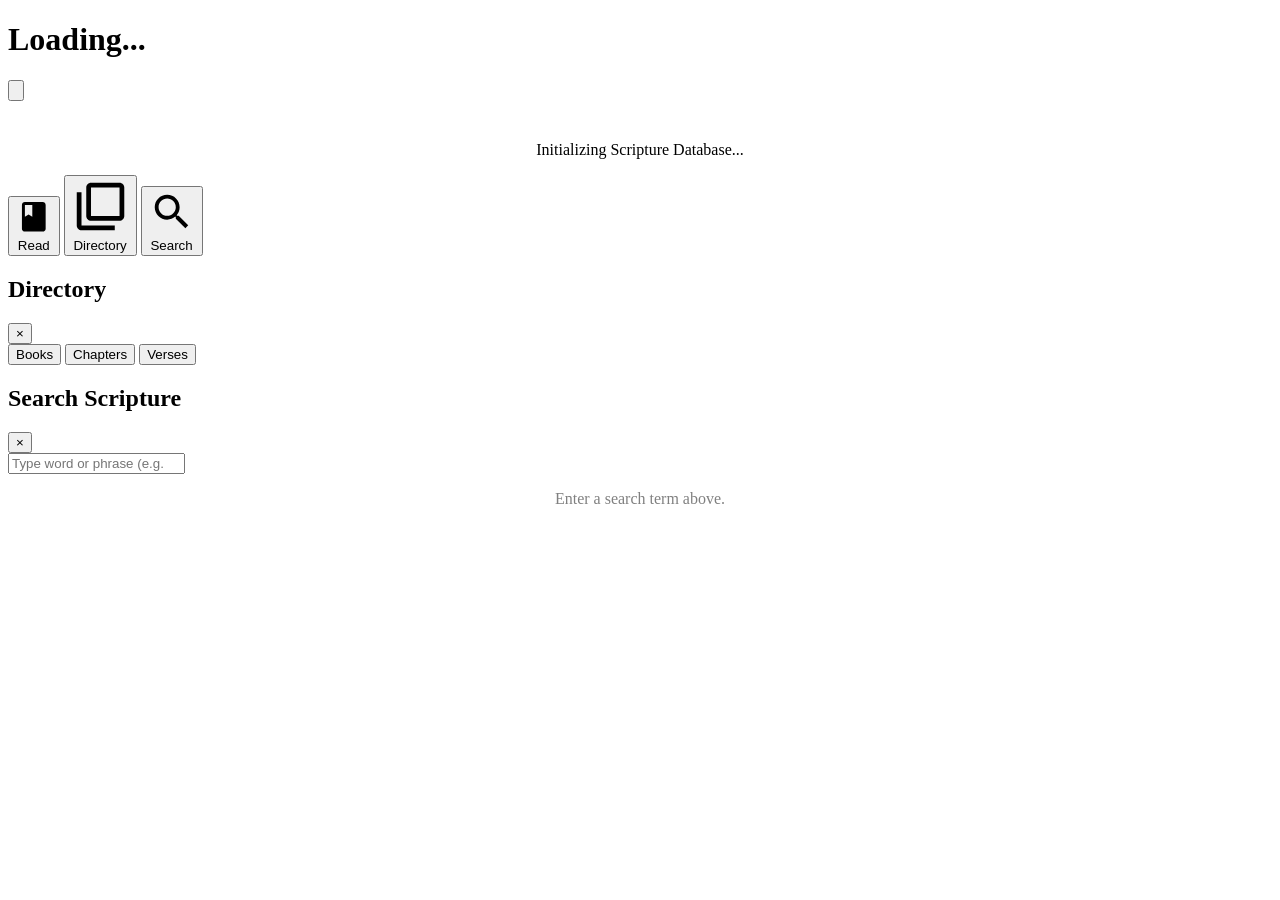
==== index.html @ 2c284540 "Create index.html" ====
<!DOCTYPE html>
<html lang="en">
<head>
  <meta charset="UTF-8">
  <meta name="viewport" content="width=device-width, initial-scale=1.0, maximum-scale=1.0, user-scalable=no, viewport-fit=cover">
  <meta name="theme-color" content="#fdfcff">
  <title>Holy Bible KJV</title>
  
  <link rel="manifest" href="manifest.json">
  <link rel="stylesheet" href="styles.css">

  <!-- Desktop Blocker Execution -->
  <script src="blocked.js"></script>
</head>
<body>

  <div id="app-container">
    <!-- Top App Bar -->
    <header class="top-app-bar">
      <h1 class="top-bar-title" id="currentPassageTitle">Loading...</h1>
      <button class="icon-btn" id="themeToggleBtn" aria-label="Toggle Theme">
        <!-- Sun/Moon Icon SVG -->
        <svg id="themeIcon" viewBox="0 0 24 24">
          <path d="M12 3c-4.97 0-9 4.03-9 9s4.03 9 9 9 9-4.03 9-9c0-.46-.04-.92-.1-1.36-.98 1.37-2.58 2.26-4.4 2.26-2.98 0-5.4-2.42-5.4-5.4 0-1.81.89-3.42 2.26-4.4-.44-.06-.9-.1-1.36-.1z"/>
        </svg>
      </button>
    </header>

    <!-- Reading Interface (Bible text >= 20px) -->
    <main id="reader-view">
      <p style="text-align:center; margin-top: 40px;">Initializing Scripture Database...</p>
    </main>

    <!-- Bottom Navigation Bar -->
    <nav class="bottom-nav">
      <button class="nav-item active" id="navReadBtn">
        <svg viewBox="0 0 24 24"><path d="M18 2H6c-1.1 0-2 .9-2 2v16c0 1.1.9 2 2 2h12c1.1 0 2-.9 2-2V4c0-1.1-.9-2-2-2zM6 4h5v8l-2.5-1.5L6 12V4z"/></svg>
        <span>Read</span>
      </button>
      <button class="nav-item" id="navDirectoryBtn">
        <svg viewBox="0 0 24 24"><path d="M4 6H2v14c0 1.1.9 2 2 2h14v-2H4V6zm16-4H8c-1.1 0-2 .9-2 2v12c0 1.1.9 2 2 2h12c1.1 0 2-.9 2-2V4c0-1.1-.9-2-2-2zm0 14H8V4h12v12z"/></svg>
        <span>Directory</span>
      </button>
      <button class="nav-item" id="navSearchBtn">
        <svg viewBox="0 0 24 24"><path d="M15.5 14h-.79l-.28-.27C15.41 12.59 16 11.11 16 9.5 16 5.91 13.09 3 9.5 3S3 5.91 3 9.5 5.91 16 9.5 16c1.61 0 3.09-.59 4.23-1.57l.27.28v.79l5 4.99L20.49 19l-4.99-5zm-6 0C7.01 14 5 11.99 5 9.5S7.01 5 9.5 5 14 7.01 14 9.5 11.99 14 9.5 14z"/></svg>
        <span>Search</span>
      </button>
    </nav>
  </div>

  <!-- Background Scrim -->
  <div class="scrim" id="modalScrim"></div>

  <!-- Bottom Sheet 1: Directory (Books, Chapters, Verses) -->
  <section class="bottom-sheet" id="directorySheet">
    <div class="sheet-handle"></div>
    <div class="sheet-header">
      <h2 class="sheet-title" id="directoryTitle">Directory</h2>
      <button class="icon-btn" id="closeDirectoryBtn">&times;</button>
    </div>
    <div class="directory-tabs">
      <button class="tab-btn active" id="tabBooks">Books</button>
      <button class="tab-btn" id="tabChapters">Chapters</button>
      <button class="tab-btn" id="tabVerses">Verses</button>
    </div>
    <div class="grid-content" id="directoryGrid"></div>
  </section>

  <!-- Bottom Sheet 2: Search -->
  <section class="bottom-sheet" id="searchSheet">
    <div class="sheet-handle"></div>
    <div class="sheet-header">
      <h2 class="sheet-title">Search Scripture</h2>
      <button class="icon-btn" id="closeSearchBtn">&times;</button>
    </div>
    <div class="search-box-wrap">
      <input type="search" class="search-input" id="searchInput" placeholder="Type word or phrase (e.g. grace)...">
    </div>
    <div class="grid-content" id="searchResultsContainer">
      <p style="text-align: center; color: gray;">Enter a search term above.</p>
    </div>
  </section>

  <!-- Script Modules -->
  <script src="navigation.js"></script>
  <script src="app.js"></script>
</body>
</html>
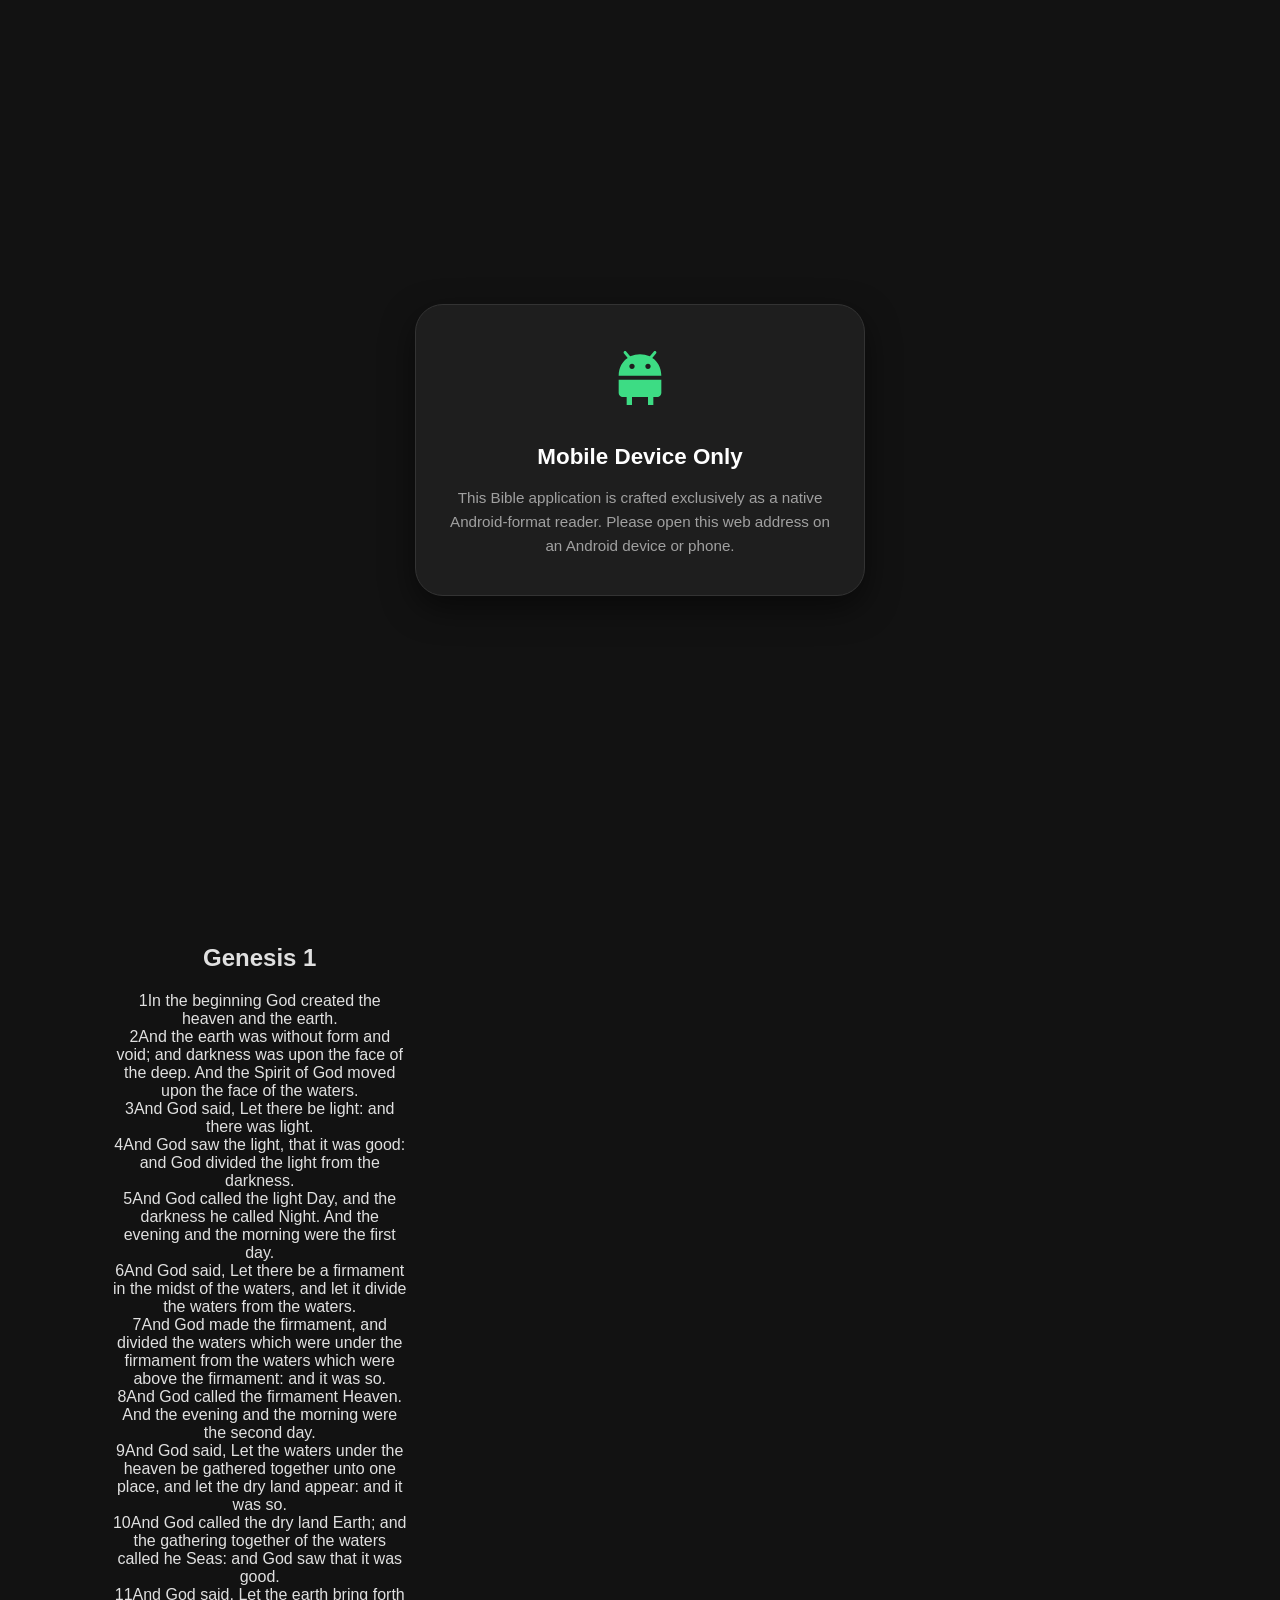
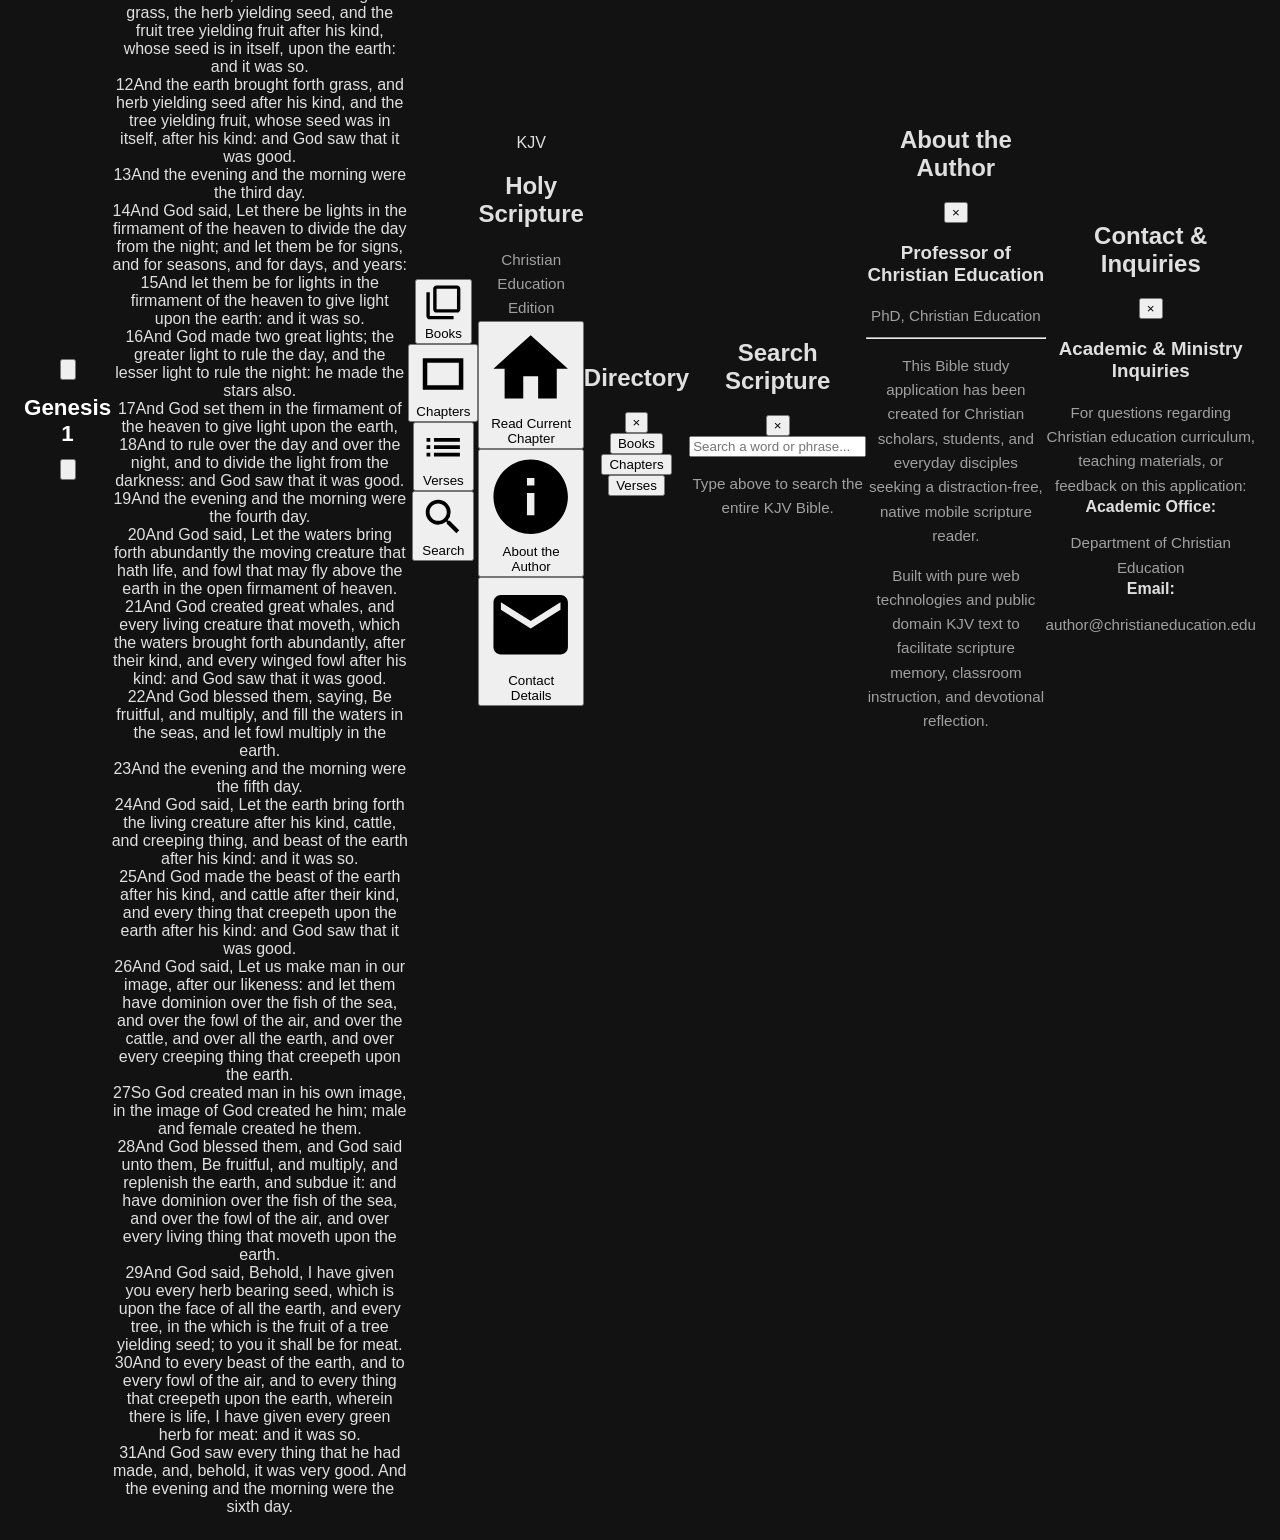
==== commit ca1759d5: "Update index.html" ====
--- a/index.html
+++ b/index.html
@@ -8,81 +8,140 @@
   
   <link rel="manifest" href="manifest.json">
   <link rel="stylesheet" href="styles.css">
-
-  <!-- Desktop Blocker Execution -->
   <script src="blocked.js"></script>
 </head>
 <body>
 
-  <div id="app-container">
-    <!-- Top App Bar -->
-    <header class="top-app-bar">
-      <h1 class="top-bar-title" id="currentPassageTitle">Loading...</h1>
-      <button class="icon-btn" id="themeToggleBtn" aria-label="Toggle Theme">
-        <!-- Sun/Moon Icon SVG -->
-        <svg id="themeIcon" viewBox="0 0 24 24">
-          <path d="M12 3c-4.97 0-9 4.03-9 9s4.03 9 9 9 9-4.03 9-9c0-.46-.04-.92-.1-1.36-.98 1.37-2.58 2.26-4.4 2.26-2.98 0-5.4-2.42-5.4-5.4 0-1.81.89-3.42 2.26-4.4-.44-.06-.9-.1-1.36-.1z"/>
-        </svg>
-      </button>
-    </header>
+  <!-- Top App Bar -->
+  <header class="top-app-bar">
+    <button class="icon-btn" id="drawerOpenBtn" aria-label="Open Menu">
+      <svg viewBox="0 0 24 24"><path d="M3 18h18v-2H3v2zm0-5h18v-2H3v2zm0-7v2h18V6H3z"/></svg>
+    </button>
+    <h1 class="top-bar-title" id="currentPassageTitle">Loading...</h1>
+    <button class="icon-btn" id="themeToggleBtn" aria-label="Toggle Theme">
+      <svg viewBox="0 0 24 24">
+        <path d="M12 3c-4.97 0-9 4.03-9 9s4.03 9 9 9 9-4.03 9-9c0-.46-.04-.92-.1-1.36-.98 1.37-2.58 2.26-4.4 2.26-2.98 0-5.4-2.42-5.4-5.4 0-1.81.89-3.42 2.26-4.4-.44-.06-.9-.1-1.36-.1z"/>
+      </svg>
+    </button>
+  </header>
 
-    <!-- Reading Interface (Bible text >= 20px) -->
-    <main id="reader-view">
-      <p style="text-align:center; margin-top: 40px;">Initializing Scripture Database...</p>
-    </main>
+  <!-- Main Bible Text Area (Text >= 21px) -->
+  <main id="reader-view">
+    <p class="status-center">Opening King James Version...</p>
+  </main>
 
-    <!-- Bottom Navigation Bar -->
-    <nav class="bottom-nav">
-      <button class="nav-item active" id="navReadBtn">
-        <svg viewBox="0 0 24 24"><path d="M18 2H6c-1.1 0-2 .9-2 2v16c0 1.1.9 2 2 2h12c1.1 0 2-.9 2-2V4c0-1.1-.9-2-2-2zM6 4h5v8l-2.5-1.5L6 12V4z"/></svg>
-        <span>Read</span>
-      </button>
-      <button class="nav-item" id="navDirectoryBtn">
-        <svg viewBox="0 0 24 24"><path d="M4 6H2v14c0 1.1.9 2 2 2h14v-2H4V6zm16-4H8c-1.1 0-2 .9-2 2v12c0 1.1.9 2 2 2h12c1.1 0 2-.9 2-2V4c0-1.1-.9-2-2-2zm0 14H8V4h12v12z"/></svg>
-        <span>Directory</span>
-      </button>
-      <button class="nav-item" id="navSearchBtn">
-        <svg viewBox="0 0 24 24"><path d="M15.5 14h-.79l-.28-.27C15.41 12.59 16 11.11 16 9.5 16 5.91 13.09 3 9.5 3S3 5.91 3 9.5 5.91 16 9.5 16c1.61 0 3.09-.59 4.23-1.57l.27.28v.79l5 4.99L20.49 19l-4.99-5zm-6 0C7.01 14 5 11.99 5 9.5S7.01 5 9.5 5 14 7.01 14 9.5 11.99 14 9.5 14z"/></svg>
-        <span>Search</span>
-      </button>
-    </nav>
-  </div>
+  <!-- Bottom Navigation Bar (Fixed & Always Visible) -->
+  <nav class="bottom-nav">
+    <button class="nav-item" id="navBooksBtn">
+      <svg viewBox="0 0 24 24"><path d="M4 6H2v14c0 1.1.9 2 2 2h14v-2H4V6zm16-4H8c-1.1 0-2 .9-2 2v12c0 1.1.9 2 2 2h12c1.1 0 2-.9 2-2V4c0-1.1-.9-2-2-2zm0 14H8V4h12v12z"/></svg>
+      <span>Books</span>
+    </button>
+    <button class="nav-item" id="navChaptersBtn">
+      <svg viewBox="0 0 24 24"><path d="M3 5v14h18V5H3zm16 12H5V7h14v10z"/></svg>
+      <span>Chapters</span>
+    </button>
+    <button class="nav-item" id="navVersesBtn">
+      <svg viewBox="0 0 24 24"><path d="M3 13h2v-2H3v2zm0 4h2v-2H3v2zm0-8h2V7H3v2zm4 4h14v-2H7v2zm0 4h14v-2H7v2zM7 7v2h14V7H7z"/></svg>
+      <span>Verses</span>
+    </button>
+    <button class="nav-item" id="navSearchBtn">
+      <svg viewBox="0 0 24 24"><path d="M15.5 14h-.79l-.28-.27A6.471 6.471 0 0 0 16 9.5 6.5 6.5 0 1 0 9.5 16c1.61 0 3.09-.59 4.23-1.57l.27.28v.79l5 4.99L20.49 19l-4.99-5zm-6 0C7.01 14 5 11.99 5 9.5S7.01 5 9.5 5 14 7.01 14 9.5 11.99 14 9.5 14z"/></svg>
+      <span>Search</span>
+    </button>
+  </nav>
 
   <!-- Background Scrim -->
-  <div class="scrim" id="modalScrim"></div>
+  <div class="scrim" id="globalScrim"></div>
 
-  <!-- Bottom Sheet 1: Directory (Books, Chapters, Verses) -->
+  <!-- Material Design 3 Sidebar Navigation Drawer -->
+  <aside class="nav-drawer" id="sidebarDrawer">
+    <div class="drawer-header">
+      <div class="drawer-badge">KJV</div>
+      <h2>Holy Scripture</h2>
+      <p>Christian Education Edition</p>
+    </div>
+    <div class="drawer-menu">
+      <button class="drawer-item" id="drawerHomeBtn">
+        <svg viewBox="0 0 24 24"><path d="M10 20v-6h4v6h5v-8h3L12 3 2 12h3v8z"/></svg>
+        <span>Read Current Chapter</span>
+      </button>
+      <button class="drawer-item" id="drawerAboutBtn">
+        <svg viewBox="0 0 24 24"><path d="M12 2C6.48 2 2 6.48 2 12s4.48 10 10 10 10-4.48 10-10S17.52 2 12 2zm1 15h-2v-6h2v6zm0-8h-2V7h2v2z"/></svg>
+        <span>About the Author</span>
+      </button>
+      <button class="drawer-item" id="drawerContactBtn">
+        <svg viewBox="0 0 24 24"><path d="M20 4H4c-1.1 0-1.99.9-1.99 2L2 18c0 1.1.9 2 2 2h16c1.1 0 2-.9 2-2V6c0-1.1-.9-2-2-2zm0 4l-8 5-8-5V6l8 5 8-5v2z"/></svg>
+        <span>Contact Details</span>
+      </button>
+    </div>
+  </aside>
+
+  <!-- Directory Bottom Sheet -->
   <section class="bottom-sheet" id="directorySheet">
     <div class="sheet-handle"></div>
     <div class="sheet-header">
       <h2 class="sheet-title" id="directoryTitle">Directory</h2>
-      <button class="icon-btn" id="closeDirectoryBtn">&times;</button>
+      <button class="icon-btn close-btn">&times;</button>
     </div>
     <div class="directory-tabs">
-      <button class="tab-btn active" id="tabBooks">Books</button>
+      <button class="tab-btn" id="tabBooks">Books</button>
       <button class="tab-btn" id="tabChapters">Chapters</button>
       <button class="tab-btn" id="tabVerses">Verses</button>
     </div>
     <div class="grid-content" id="directoryGrid"></div>
   </section>
 
-  <!-- Bottom Sheet 2: Search -->
+  <!-- Search Bottom Sheet -->
   <section class="bottom-sheet" id="searchSheet">
     <div class="sheet-handle"></div>
     <div class="sheet-header">
       <h2 class="sheet-title">Search Scripture</h2>
-      <button class="icon-btn" id="closeSearchBtn">&times;</button>
+      <button class="icon-btn close-btn">&times;</button>
     </div>
     <div class="search-box-wrap">
-      <input type="search" class="search-input" id="searchInput" placeholder="Type word or phrase (e.g. grace)...">
+      <input type="search" class="search-input" id="searchInput" placeholder="Search a word or phrase...">
     </div>
     <div class="grid-content" id="searchResultsContainer">
-      <p style="text-align: center; color: gray;">Enter a search term above.</p>
+      <p class="status-center">Type above to search the entire KJV Bible.</p>
     </div>
   </section>
 
-  <!-- Script Modules -->
+  <!-- About Author Modal Sheet -->
+  <section class="bottom-sheet" id="aboutSheet">
+    <div class="sheet-handle"></div>
+    <div class="sheet-header">
+      <h2 class="sheet-title">About the Author</h2>
+      <button class="icon-btn close-btn">&times;</button>
+    </div>
+    <div class="content-body">
+      <h3>Professor of Christian Education</h3>
+      <p class="academic-title">PhD, Christian Education</p>
+      <hr>
+      <p>This Bible study application has been created for Christian scholars, students, and everyday disciples seeking a distraction-free, native mobile scripture reader.</p>
+      <p>Built with pure web technologies and public domain KJV text to facilitate scripture memory, classroom instruction, and devotional reflection.</p>
+    </div>
+  </section>
+
+  <!-- Contact Modal Sheet -->
+  <section class="bottom-sheet" id="contactSheet">
+    <div class="sheet-handle"></div>
+    <div class="sheet-header">
+      <h2 class="sheet-title">Contact & Inquiries</h2>
+      <button class="icon-btn close-btn">&times;</button>
+    </div>
+    <div class="content-body">
+      <h3>Academic & Ministry Inquiries</h3>
+      <p>For questions regarding Christian education curriculum, teaching materials, or feedback on this application:</p>
+      <div class="contact-card">
+        <strong>Academic Office:</strong>
+        <p>Department of Christian Education</p>
+        <strong>Email:</strong>
+        <p>author@christianeducation.edu</p>
+      </div>
+    </div>
+  </section>
+
   <script src="navigation.js"></script>
   <script src="app.js"></script>
 </body>
-</html>
+</html>
--- a/styles.css
+++ b/styles.css
@@ -0,0 +1,330 @@
+/* Material Design 3 (M3) Pure CSS Tokens */
+:root {
+  --md-sys-color-primary: #1a5fb4;
+  --md-sys-color-on-primary: #ffffff;
+  --md-sys-color-primary-container: #dbe1ff;
+  --md-sys-color-on-primary-container: #00174b;
+  --md-sys-color-surface: #fdfcff;
+  --md-sys-color-surface-container: #f0f0f4;
+  --md-sys-color-surface-container-high: #e8e8ec;
+  --md-sys-color-on-surface: #1a1b1f;
+  --md-sys-color-on-surface-variant: #44474f;
+  --md-sys-color-outline: #74777f;
+  --md-sys-color-outline-variant: #c4c6d0;
+  
+  --highlight-yellow: #fff382;
+  --highlight-yellow-text: #1a1a00;
+
+  --md-shape-corner-extra-large: 28px;
+  --md-shape-corner-large: 16px;
+  --md-shape-corner-full: 9999px;
+}
+
+/* Dark Mode Tokens */
+body.dark-mode {
+  --md-sys-color-primary: #adc6ff;
+  --md-sys-color-on-primary: #002e69;
+  --md-sys-color-primary-container: #004494;
+  --md-sys-color-on-primary-container: #dbe1ff;
+  --md-sys-color-surface: #121316;
+  --md-sys-color-surface-container: #1e1f23;
+  --md-sys-color-surface-container-high: #282a2e;
+  --md-sys-color-on-surface: #e2e2e6;
+  --md-sys-color-on-surface-variant: #c4c6d0;
+  --md-sys-color-outline: #8e9099;
+  --md-sys-color-outline-variant: #44474f;
+
+  --highlight-yellow: #e6c60d;
+  --highlight-yellow-text: #000000;
+}
+
+/* Android Lockout Reset */
+* {
+  box-sizing: border-box;
+  -webkit-tap-highlight-color: transparent;
+  user-select: none;
+}
+
+html, body {
+  margin: 0;
+  padding: 0;
+  width: 100%;
+  height: 100%;
+  background-color: var(--md-sys-color-surface);
+  color: var(--md-sys-color-on-surface);
+  font-family: Roboto, -apple-system, BlinkMacSystemFont, "Segoe UI", sans-serif;
+  overflow: hidden;
+}
+
+#app-container {
+  display: flex;
+  flex-direction: column;
+  width: 100vw;
+  height: 100vh;
+}
+
+/* Top App Bar */
+.top-app-bar {
+  height: 64px;
+  background-color: var(--md-sys-color-surface);
+  display: flex;
+  align-items: center;
+  justify-content: space-between;
+  padding: 0 16px;
+  border-bottom: 1px solid var(--md-sys-color-outline-variant);
+  z-index: 10;
+}
+
+.top-bar-title {
+  font-size: 1.25rem;
+  font-weight: 500;
+  color: var(--md-sys-color-on-surface);
+  margin: 0;
+}
+
+.icon-btn {
+  background: transparent;
+  border: none;
+  width: 48px;
+  height: 48px;
+  border-radius: var(--md-shape-corner-full);
+  display: flex;
+  align-items: center;
+  justify-content: center;
+  cursor: pointer;
+  color: var(--md-sys-color-on-surface-variant);
+}
+
+.icon-btn:active {
+  background-color: var(--md-sys-color-surface-container-high);
+}
+
+.icon-btn svg {
+  width: 24px;
+  height: 24px;
+  fill: currentColor;
+}
+
+/* Main Scripture Scroll Area */
+#reader-view {
+  flex: 1;
+  overflow-y: auto;
+  padding: 20px 16px 100px 16px;
+  user-select: text; /* Allow user text selection inside reader */
+}
+
+.chapter-title-header {
+  font-size: 1.7rem;
+  font-weight: 600;
+  margin: 10px 0 24px 0;
+  text-align: center;
+  color: var(--md-sys-color-primary);
+}
+
+/* STRICT RULE: Text size must be strictly 20px or above */
+.verse-item {
+  font-family: Georgia, Cambria, "Times New Roman", serif;
+  font-size: 21px; 
+  line-height: 1.85;
+  margin-bottom: 14px;
+  border-radius: 8px;
+  padding: 4px 6px;
+  transition: background-color 0.2s ease;
+}
+
+.verse-num {
+  font-family: Roboto, sans-serif;
+  font-size: 14px;
+  font-weight: 700;
+  color: var(--md-sys-color-primary);
+  vertical-align: super;
+  margin-right: 6px;
+}
+
+/* Yellow Highlight on Tap */
+.verse-item.highlighted {
+  background-color: var(--highlight-yellow);
+  color: var(--highlight-yellow-text);
+  border-radius: 4px;
+}
+
+/* Bottom Navigation Bar */
+.bottom-nav {
+  height: 72px;
+  background-color: var(--md-sys-color-surface-container);
+  display: flex;
+  justify-content: space-around;
+  align-items: center;
+  border-top: 1px solid var(--md-sys-color-outline-variant);
+  z-index: 10;
+}
+
+.nav-item {
+  display: flex;
+  flex-direction: column;
+  align-items: center;
+  justify-content: center;
+  background: transparent;
+  border: none;
+  width: 68px;
+  height: 100%;
+  color: var(--md-sys-color-on-surface-variant);
+  font-size: 0.75rem;
+  font-weight: 500;
+}
+
+.nav-item.active {
+  color: var(--md-sys-color-primary);
+}
+
+.nav-item svg {
+  width: 24px;
+  height: 24px;
+  fill: currentColor;
+  margin-bottom: 4px;
+}
+
+/* Bottom Sheet Modals (M3 Sheet Standard) */
+.bottom-sheet {
+  position: fixed;
+  bottom: -100%;
+  left: 0;
+  width: 100%;
+  height: 85%;
+  background-color: var(--md-sys-color-surface);
+  border-radius: var(--md-shape-corner-extra-large) var(--md-shape-corner-extra-large) 0 0;
+  box-shadow: 0 -4px 16px rgba(0,0,0,0.25);
+  display: flex;
+  flex-direction: column;
+  transition: bottom 0.3s cubic-bezier(0, 0, 0.2, 1);
+  z-index: 100;
+}
+
+.bottom-sheet.open {
+  bottom: 0;
+}
+
+.scrim {
+  position: fixed;
+  top: 0;
+  left: 0;
+  width: 100vw;
+  height: 100vh;
+  background: rgba(0, 0, 0, 0.5);
+  display: none;
+  z-index: 99;
+}
+
+.scrim.open {
+  display: block;
+}
+
+.sheet-handle {
+  width: 36px;
+  height: 4px;
+  background-color: var(--md-sys-color-outline);
+  border-radius: 2px;
+  margin: 12px auto;
+}
+
+.sheet-header {
+  padding: 0 20px 10px 20px;
+  display: flex;
+  align-items: center;
+  justify-content: space-between;
+  border-bottom: 1px solid var(--md-sys-color-outline-variant);
+}
+
+.sheet-title {
+  margin: 0;
+  font-size: 1.25rem;
+}
+
+/* Tabs inside Directory */
+.directory-tabs {
+  display: flex;
+  border-bottom: 1px solid var(--md-sys-color-outline-variant);
+}
+
+.tab-btn {
+  flex: 1;
+  padding: 12px;
+  border: none;
+  background: transparent;
+  color: var(--md-sys-color-on-surface-variant);
+  font-weight: bold;
+  font-size: 0.95rem;
+  border-bottom: 3px solid transparent;
+}
+
+.tab-btn.active {
+  color: var(--md-sys-color-primary);
+  border-bottom-color: var(--md-sys-color-primary);
+}
+
+.grid-content {
+  flex: 1;
+  overflow-y: auto;
+  padding: 16px;
+}
+
+/* Directory Grid Formats */
+.list-books {
+  display: grid;
+  grid-template-columns: 1fr;
+  gap: 8px;
+}
+
+.book-row-btn {
+  background: var(--md-sys-color-surface-container);
+  color: var(--md-sys-color-on-surface);
+  border: 1px solid var(--md-sys-color-outline-variant);
+  border-radius: var(--md-shape-corner-large);
+  padding: 14px 16px;
+  font-size: 1.05rem;
+  text-align: left;
+}
+
+.grid-numbers {
+  display: grid;
+  grid-template-columns: repeat(5, 1fr);
+  gap: 12px;
+}
+
+.num-tile-btn {
+  aspect-ratio: 1;
+  background: var(--md-sys-color-surface-container);
+  color: var(--md-sys-color-on-surface);
+  border: 1px solid var(--md-sys-color-outline-variant);
+  border-radius: var(--md-shape-corner-large);
+  font-size: 1.2rem;
+  font-weight: bold;
+}
+
+/* Search Bar Area */
+.search-box-wrap {
+  padding: 14px 16px;
+}
+
+.search-input {
+  width: 100%;
+  padding: 14px 16px;
+  border-radius: var(--md-shape-corner-full);
+  border: 1px solid var(--md-sys-color-outline);
+  background-color: var(--md-sys-color-surface-container);
+  color: var(--md-sys-color-on-surface);
+  font-size: 1rem;
+}
+
+.search-result-item {
+  padding: 12px;
+  border-bottom: 1px solid var(--md-sys-color-outline-variant);
+  font-size: 1.05rem;
+}
+
+.search-ref-badge {
+  font-weight: bold;
+  color: var(--md-sys-color-primary);
+  display: block;
+  margin-bottom: 4px;
+}
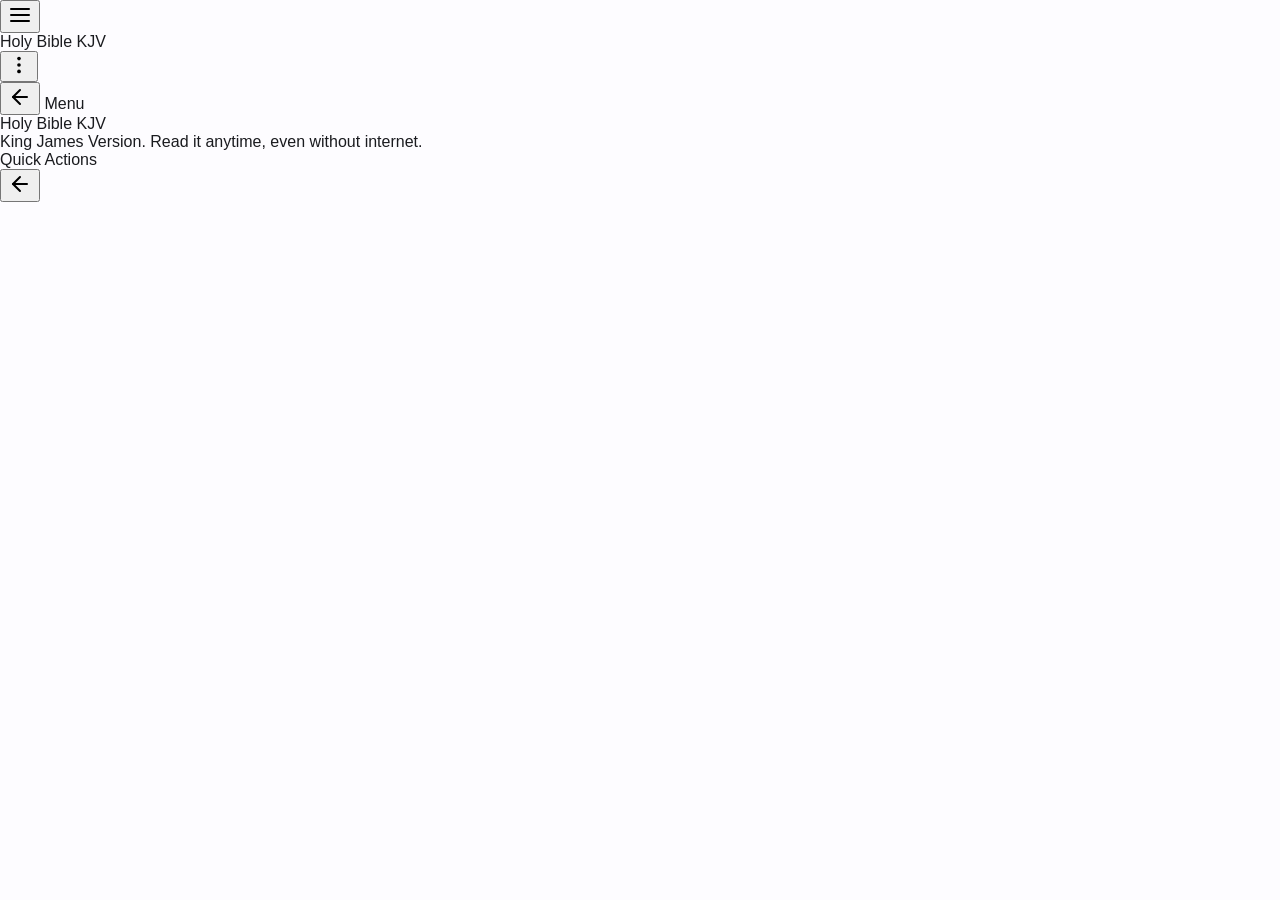
==== commit 37e2d5e2: "Update index.html" ====
--- a/index.html
+++ b/index.html
@@ -1,147 +1,90 @@
 <!DOCTYPE html>
-<html lang="en">
+<html lang="en" id="dvHtml">
 <head>
-  <meta charset="UTF-8">
-  <meta name="viewport" content="width=device-width, initial-scale=1.0, maximum-scale=1.0, user-scalable=no, viewport-fit=cover">
-  <meta name="theme-color" content="#fdfcff">
-  <title>Holy Bible KJV</title>
-  
-  <link rel="manifest" href="manifest.json">
-  <link rel="stylesheet" href="styles.css">
-  <script src="blocked.js"></script>
+<meta charset="UTF-8">
+<meta name="viewport" content="width=device-width, initial-scale=1.0, maximum-scale=1.0, user-scalable=no">
+<meta name="theme-color" content="#1877F2" id="dvMetaTheme">
+<meta name="description" content="Read the King James Bible free, all 66 books. Works fully offline. Search, highlight and share verses.">
+<meta name="apple-mobile-web-app-capable" content="yes">
+<meta name="apple-mobile-web-app-status-bar-style" content="black-translucent">
+<meta property="og:type" content="website">
+<meta property="og:title" content="Holy Bible KJV">
+<meta property="og:description" content="Read the King James Bible free, all 66 books. Works fully offline.">
+<meta name="twitter:card" content="summary">
+<link rel="canonical" id="dvCanonical" href="">
+<link rel="manifest" id="dvManifestLink" href="manifest.json">
+<title>Holy Bible KJV</title>
+<link rel="stylesheet" href="styles.css">
 </head>
-<body>
+<body id="dvBody">
 
-  <!-- Top App Bar -->
-  <header class="top-app-bar">
-    <button class="icon-btn" id="drawerOpenBtn" aria-label="Open Menu">
-      <svg viewBox="0 0 24 24"><path d="M3 18h18v-2H3v2zm0-5h18v-2H3v2zm0-7v2h18V6H3z"/></svg>
+<!-- ===== HEADER ===== -->
+<header class="dv-header" id="dvHeader">
+  <button class="dv-icon-btn" id="dvHamburgerBtn" aria-label="Menu">
+    <svg width="24" height="24" viewBox="0 0 24 24" fill="none" stroke="currentColor" stroke-width="2" stroke-linecap="round"><line x1="3" y1="6" x2="21" y2="6"/><line x1="3" y1="12" x2="21" y2="12"/><line x1="3" y1="18" x2="21" y2="18"/></svg>
+  </button>
+  <div class="dv-app-title">Holy Bible KJV</div>
+  <button class="dv-icon-btn" id="dvDotsBtn" aria-label="More options">
+    <svg width="22" height="22" viewBox="0 0 24 24" fill="currentColor"><circle cx="12" cy="5" r="2"/><circle cx="12" cy="12" r="2"/><circle cx="12" cy="19" r="2"/></svg>
+  </button>
+</header>
+
+<!-- ===== OVERLAY ===== -->
+<div class="dv-overlay" id="dvOverlay"></div>
+
+<!-- ===== LEFT SIDEBAR ===== -->
+<aside class="dv-sidebar-left" id="dvLeftSidebar">
+  <div class="dv-sidebar-head">
+    <button class="dv-icon-btn" id="dvCloseLeft" aria-label="Back">
+      <svg width="24" height="24" viewBox="0 0 24 24" fill="none" stroke="currentColor" stroke-width="2" stroke-linecap="round" stroke-linejoin="round"><line x1="19" y1="12" x2="5" y2="12"/><polyline points="12 19 5 12 12 5"/></svg>
     </button>
-    <h1 class="top-bar-title" id="currentPassageTitle">Loading...</h1>
-    <button class="icon-btn" id="themeToggleBtn" aria-label="Toggle Theme">
-      <svg viewBox="0 0 24 24">
-        <path d="M12 3c-4.97 0-9 4.03-9 9s4.03 9 9 9 9-4.03 9-9c0-.46-.04-.92-.1-1.36-.98 1.37-2.58 2.26-4.4 2.26-2.98 0-5.4-2.42-5.4-5.4 0-1.81.89-3.42 2.26-4.4-.44-.06-.9-.1-1.36-.1z"/>
-      </svg>
-    </button>
-  </header>
+    <span>Menu</span>
+  </div>
+  <nav class="dv-sidebar-nav" id="dvLeftNav"></nav>
+</aside>
 
-  <!-- Main Bible Text Area (Text >= 21px) -->
-  <main id="reader-view">
-    <p class="status-center">Opening King James Version...</p>
-  </main>
+<!-- ===== RIGHT SIDEBAR ===== -->
+<div class="dv-sidebar-right" id="dvRightSidebar"></div>
 
-  <!-- Bottom Navigation Bar (Fixed & Always Visible) -->
-  <nav class="bottom-nav">
-    <button class="nav-item" id="navBooksBtn">
-      <svg viewBox="0 0 24 24"><path d="M4 6H2v14c0 1.1.9 2 2 2h14v-2H4V6zm16-4H8c-1.1 0-2 .9-2 2v12c0 1.1.9 2 2 2h12c1.1 0 2-.9 2-2V4c0-1.1-.9-2-2-2zm0 14H8V4h12v12z"/></svg>
-      <span>Books</span>
-    </button>
-    <button class="nav-item" id="navChaptersBtn">
-      <svg viewBox="0 0 24 24"><path d="M3 5v14h18V5H3zm16 12H5V7h14v10z"/></svg>
-      <span>Chapters</span>
-    </button>
-    <button class="nav-item" id="navVersesBtn">
-      <svg viewBox="0 0 24 24"><path d="M3 13h2v-2H3v2zm0 4h2v-2H3v2zm0-8h2V7H3v2zm4 4h14v-2H7v2zm0 4h14v-2H7v2zM7 7v2h14V7H7z"/></svg>
-      <span>Verses</span>
-    </button>
-    <button class="nav-item" id="navSearchBtn">
-      <svg viewBox="0 0 24 24"><path d="M15.5 14h-.79l-.28-.27A6.471 6.471 0 0 0 16 9.5 6.5 6.5 0 1 0 9.5 16c1.61 0 3.09-.59 4.23-1.57l.27.28v.79l5 4.99L20.49 19l-4.99-5zm-6 0C7.01 14 5 11.99 5 9.5S7.01 5 9.5 5 14 7.01 14 9.5 11.99 14 9.5 14z"/></svg>
-      <span>Search</span>
-    </button>
-  </nav>
+<!-- ===== MAIN ===== -->
+<main class="dv-container">
 
-  <!-- Background Scrim -->
-  <div class="scrim" id="globalScrim"></div>
-
-  <!-- Material Design 3 Sidebar Navigation Drawer -->
-  <aside class="nav-drawer" id="sidebarDrawer">
-    <div class="drawer-header">
-      <div class="drawer-badge">KJV</div>
-      <h2>Holy Scripture</h2>
-      <p>Christian Education Edition</p>
+  <!-- PAGE: HOME (shown only if the Bible module is removed) -->
+  <section class="dv-page dv-page-active" id="dvPageHome">
+    <div class="dv-hero">
+      <div class="dv-hero-title">Holy Bible KJV</div>
+      <div class="dv-hero-sub">King James Version. Read it anytime, even without internet.</div>
     </div>
-    <div class="drawer-menu">
-      <button class="drawer-item" id="drawerHomeBtn">
-        <svg viewBox="0 0 24 24"><path d="M10 20v-6h4v6h5v-8h3L12 3 2 12h3v8z"/></svg>
-        <span>Read Current Chapter</span>
-      </button>
-      <button class="drawer-item" id="drawerAboutBtn">
-        <svg viewBox="0 0 24 24"><path d="M12 2C6.48 2 2 6.48 2 12s4.48 10 10 10 10-4.48 10-10S17.52 2 12 2zm1 15h-2v-6h2v6zm0-8h-2V7h2v2z"/></svg>
-        <span>About the Author</span>
-      </button>
-      <button class="drawer-item" id="drawerContactBtn">
-        <svg viewBox="0 0 24 24"><path d="M20 4H4c-1.1 0-1.99.9-1.99 2L2 18c0 1.1.9 2 2 2h16c1.1 0 2-.9 2-2V6c0-1.1-.9-2-2-2zm0 4l-8 5-8-5V6l8 5 8-5v2z"/></svg>
-        <span>Contact Details</span>
-      </button>
-    </div>
-  </aside>
-
-  <!-- Directory Bottom Sheet -->
-  <section class="bottom-sheet" id="directorySheet">
-    <div class="sheet-handle"></div>
-    <div class="sheet-header">
-      <h2 class="sheet-title" id="directoryTitle">Directory</h2>
-      <button class="icon-btn close-btn">&times;</button>
-    </div>
-    <div class="directory-tabs">
-      <button class="tab-btn" id="tabBooks">Books</button>
-      <button class="tab-btn" id="tabChapters">Chapters</button>
-      <button class="tab-btn" id="tabVerses">Verses</button>
-    </div>
-    <div class="grid-content" id="directoryGrid"></div>
+    <div class="dv-qa-title" id="dvQuickTitle">Quick Actions</div>
+    <div class="dv-quick" id="dvQuickActions"></div>
   </section>
 
-  <!-- Search Bottom Sheet -->
-  <section class="bottom-sheet" id="searchSheet">
-    <div class="sheet-handle"></div>
-    <div class="sheet-header">
-      <h2 class="sheet-title">Search Scripture</h2>
-      <button class="icon-btn close-btn">&times;</button>
-    </div>
-    <div class="search-box-wrap">
-      <input type="search" class="search-input" id="searchInput" placeholder="Search a word or phrase...">
-    </div>
-    <div class="grid-content" id="searchResultsContainer">
-      <p class="status-center">Type above to search the entire KJV Bible.</p>
-    </div>
-  </section>
+</main>
 
-  <!-- About Author Modal Sheet -->
-  <section class="bottom-sheet" id="aboutSheet">
-    <div class="sheet-handle"></div>
-    <div class="sheet-header">
-      <h2 class="sheet-title">About the Author</h2>
-      <button class="icon-btn close-btn">&times;</button>
-    </div>
-    <div class="content-body">
-      <h3>Professor of Christian Education</h3>
-      <p class="academic-title">PhD, Christian Education</p>
-      <hr>
-      <p>This Bible study application has been created for Christian scholars, students, and everyday disciples seeking a distraction-free, native mobile scripture reader.</p>
-      <p>Built with pure web technologies and public domain KJV text to facilitate scripture memory, classroom instruction, and devotional reflection.</p>
-    </div>
-  </section>
+<!-- ===== BOTTOM NAV (each module adds its own buttons) ===== -->
+<nav class="dv-bottom-nav" id="dvBottomNav"></nav>
 
-  <!-- Contact Modal Sheet -->
-  <section class="bottom-sheet" id="contactSheet">
-    <div class="sheet-handle"></div>
-    <div class="sheet-header">
-      <h2 class="sheet-title">Contact & Inquiries</h2>
-      <button class="icon-btn close-btn">&times;</button>
-    </div>
-    <div class="content-body">
-      <h3>Academic & Ministry Inquiries</h3>
-      <p>For questions regarding Christian education curriculum, teaching materials, or feedback on this application:</p>
-      <div class="contact-card">
-        <strong>Academic Office:</strong>
-        <p>Department of Christian Education</p>
-        <strong>Email:</strong>
-        <p>author@christianeducation.edu</p>
-      </div>
-    </div>
-  </section>
+<!-- ===== FULLSCREEN MODAL ===== -->
+<div class="dv-modal" id="dvInfoModal">
+  <div class="dv-modal-head">
+    <button class="dv-icon-btn" id="dvCloseModal" aria-label="Back">
+      <svg width="24" height="24" viewBox="0 0 24 24" fill="none" stroke="currentColor" stroke-width="2" stroke-linecap="round" stroke-linejoin="round"><line x1="19" y1="12" x2="5" y2="12"/><polyline points="12 19 5 12 12 5"/></svg>
+    </button>
+    <div class="dv-modal-title" id="dvModalTitle"></div>
+  </div>
+  <div class="dv-modal-body" id="dvModalBody"></div>
+</div>
 
-  <script src="navigation.js"></script>
-  <script src="app.js"></script>
+<!-- ===== TOAST ===== -->
+<div class="dv-toast" id="dvToast"></div>
+
+<!-- ===== CORE ===== -->
+<script src="app.js"></script>
+
+<!-- ===== MODULES (optional: delete a file or its line and the app keeps working; add a line to onboard a new module) ===== -->
+<script src="information.js"></script>
+<script src="bible.js"></script>
+<script src="notepad.js"></script>
+<script src="notification.js"></script>
 </body>
-</html>+</html>
--- a/styles.css
+++ b/styles.css
@@ -1,48 +1,30 @@
-/* Material Design 3 (M3) Pure CSS Tokens */
 :root {
-  --md-sys-color-primary: #1a5fb4;
-  --md-sys-color-on-primary: #ffffff;
-  --md-sys-color-primary-container: #dbe1ff;
-  --md-sys-color-on-primary-container: #00174b;
-  --md-sys-color-surface: #fdfcff;
-  --md-sys-color-surface-container: #f0f0f4;
-  --md-sys-color-surface-container-high: #e8e8ec;
-  --md-sys-color-on-surface: #1a1b1f;
-  --md-sys-color-on-surface-variant: #44474f;
-  --md-sys-color-outline: #74777f;
-  --md-sys-color-outline-variant: #c4c6d0;
-  
+  --primary: #1a5fb4;
+  --on-primary: #ffffff;
+  --surface: #fdfcff;
+  --surface-container: #f0f0f4;
+  --surface-container-high: #e4e4e9;
+  --on-surface: #1a1b1f;
+  --outline: #c4c6d0;
   --highlight-yellow: #fff382;
   --highlight-yellow-text: #1a1a00;
-
-  --md-shape-corner-extra-large: 28px;
-  --md-shape-corner-large: 16px;
-  --md-shape-corner-full: 9999px;
-}
-
-/* Dark Mode Tokens */
+}
+
 body.dark-mode {
-  --md-sys-color-primary: #adc6ff;
-  --md-sys-color-on-primary: #002e69;
-  --md-sys-color-primary-container: #004494;
-  --md-sys-color-on-primary-container: #dbe1ff;
-  --md-sys-color-surface: #121316;
-  --md-sys-color-surface-container: #1e1f23;
-  --md-sys-color-surface-container-high: #282a2e;
-  --md-sys-color-on-surface: #e2e2e6;
-  --md-sys-color-on-surface-variant: #c4c6d0;
-  --md-sys-color-outline: #8e9099;
-  --md-sys-color-outline-variant: #44474f;
-
-  --highlight-yellow: #e6c60d;
+  --primary: #adc6ff;
+  --on-primary: #002e69;
+  --surface: #121316;
+  --surface-container: #1e1f23;
+  --surface-container-high: #2d2f34;
+  --on-surface: #e2e2e6;
+  --outline: #44474f;
+  --highlight-yellow: #d4b200;
   --highlight-yellow-text: #000000;
 }
 
-/* Android Lockout Reset */
 * {
   box-sizing: border-box;
   -webkit-tap-highlight-color: transparent;
-  user-select: none;
 }
 
 html, body {
@@ -50,53 +32,45 @@
   padding: 0;
   width: 100%;
   height: 100%;
-  background-color: var(--md-sys-color-surface);
-  color: var(--md-sys-color-on-surface);
+  background-color: var(--surface);
+  color: var(--on-surface);
   font-family: Roboto, -apple-system, BlinkMacSystemFont, "Segoe UI", sans-serif;
   overflow: hidden;
 }
 
-#app-container {
-  display: flex;
-  flex-direction: column;
-  width: 100vw;
-  height: 100vh;
-}
-
-/* Top App Bar */
+/* 1. Top App Bar - Fixed to Top */
 .top-app-bar {
-  height: 64px;
-  background-color: var(--md-sys-color-surface);
+  position: fixed;
+  top: 0;
+  left: 0;
+  right: 0;
+  height: 56px;
+  background-color: var(--surface);
   display: flex;
   align-items: center;
   justify-content: space-between;
-  padding: 0 16px;
-  border-bottom: 1px solid var(--md-sys-color-outline-variant);
-  z-index: 10;
+  padding: 0 12px;
+  border-bottom: 1px solid var(--outline);
+  z-index: 50;
 }
 
 .top-bar-title {
   font-size: 1.25rem;
-  font-weight: 500;
-  color: var(--md-sys-color-on-surface);
+  font-weight: 600;
   margin: 0;
 }
 
 .icon-btn {
   background: transparent;
   border: none;
-  width: 48px;
-  height: 48px;
-  border-radius: var(--md-shape-corner-full);
+  width: 44px;
+  height: 44px;
   display: flex;
   align-items: center;
   justify-content: center;
   cursor: pointer;
-  color: var(--md-sys-color-on-surface-variant);
-}
-
-.icon-btn:active {
-  background-color: var(--md-sys-color-surface-container-high);
+  color: var(--on-surface);
+  border-radius: 50%;
 }
 
 .icon-btn svg {
@@ -105,38 +79,40 @@
   fill: currentColor;
 }
 
-/* Main Scripture Scroll Area */
+/* 2. Reader View - Fixed scroll area between header & bottom bar */
 #reader-view {
-  flex: 1;
+  position: fixed;
+  top: 56px;
+  bottom: 64px;
+  left: 0;
+  right: 0;
   overflow-y: auto;
-  padding: 20px 16px 100px 16px;
-  user-select: text; /* Allow user text selection inside reader */
+  padding: 16px 20px 40px 20px;
 }
 
 .chapter-title-header {
-  font-size: 1.7rem;
-  font-weight: 600;
+  font-size: 1.8rem;
+  font-weight: bold;
+  text-align: center;
   margin: 10px 0 24px 0;
-  text-align: center;
-  color: var(--md-sys-color-primary);
-}
-
-/* STRICT RULE: Text size must be strictly 20px or above */
+  color: var(--primary);
+}
+
+/* STRICT RULE: Bible text size >= 20px */
 .verse-item {
-  font-family: Georgia, Cambria, "Times New Roman", serif;
-  font-size: 21px; 
+  font-family: Georgia, "Times New Roman", serif;
+  font-size: 21px;
   line-height: 1.85;
-  margin-bottom: 14px;
-  border-radius: 8px;
+  margin-bottom: 16px;
   padding: 4px 6px;
-  transition: background-color 0.2s ease;
+  border-radius: 6px;
 }
 
 .verse-num {
   font-family: Roboto, sans-serif;
   font-size: 14px;
-  font-weight: 700;
-  color: var(--md-sys-color-primary);
+  font-weight: bold;
+  color: var(--primary);
   vertical-align: super;
   margin-right: 6px;
 }
@@ -145,18 +121,21 @@
 .verse-item.highlighted {
   background-color: var(--highlight-yellow);
   color: var(--highlight-yellow-text);
-  border-radius: 4px;
-}
-
-/* Bottom Navigation Bar */
+}
+
+/* 3. Bottom Navigation - Anchored to absolute screen bottom */
 .bottom-nav {
-  height: 72px;
-  background-color: var(--md-sys-color-surface-container);
+  position: fixed;
+  bottom: 0;
+  left: 0;
+  right: 0;
+  height: 64px;
+  background-color: var(--surface-container);
   display: flex;
   justify-content: space-around;
   align-items: center;
-  border-top: 1px solid var(--md-sys-color-outline-variant);
-  z-index: 10;
+  border-top: 1px solid var(--outline);
+  z-index: 50;
 }
 
 .nav-item {
@@ -166,37 +145,112 @@
   justify-content: center;
   background: transparent;
   border: none;
-  width: 68px;
+  width: 25%;
   height: 100%;
-  color: var(--md-sys-color-on-surface-variant);
-  font-size: 0.75rem;
+  color: var(--on-surface);
+  font-size: 0.72rem;
   font-weight: 500;
-}
-
-.nav-item.active {
-  color: var(--md-sys-color-primary);
+  cursor: pointer;
 }
 
 .nav-item svg {
-  width: 24px;
-  height: 24px;
+  width: 22px;
+  height: 22px;
   fill: currentColor;
-  margin-bottom: 4px;
-}
-
-/* Bottom Sheet Modals (M3 Sheet Standard) */
+  margin-bottom: 2px;
+}
+
+/* 4. Android Sidebar Navigation Drawer */
+.nav-drawer {
+  position: fixed;
+  top: 0;
+  left: -290px;
+  width: 280px;
+  height: 100%;
+  background-color: var(--surface);
+  border-right: 1px solid var(--outline);
+  transition: left 0.28s ease;
+  z-index: 150;
+  display: flex;
+  flex-direction: column;
+}
+
+.nav-drawer.open {
+  left: 0;
+}
+
+.drawer-header {
+  padding: 24px 20px;
+  background-color: var(--surface-container);
+  border-bottom: 1px solid var(--outline);
+}
+
+.drawer-badge {
+  background: var(--primary);
+  color: var(--on-primary);
+  display: inline-block;
+  padding: 3px 8px;
+  border-radius: 4px;
+  font-size: 0.8rem;
+  font-weight: bold;
+  margin-bottom: 8px;
+}
+
+.drawer-header h2 {
+  margin: 0;
+  font-size: 1.3rem;
+}
+
+.drawer-header p {
+  margin: 4px 0 0 0;
+  font-size: 0.85rem;
+  opacity: 0.8;
+}
+
+.drawer-menu {
+  padding: 12px 8px;
+  display: flex;
+  flex-direction: column;
+  gap: 4px;
+}
+
+.drawer-item {
+  display: flex;
+  align-items: center;
+  gap: 16px;
+  padding: 12px 16px;
+  border: none;
+  background: transparent;
+  color: var(--on-surface);
+  font-size: 0.95rem;
+  border-radius: 24px;
+  cursor: pointer;
+  text-align: left;
+}
+
+.drawer-item svg {
+  width: 22px;
+  height: 22px;
+  fill: currentColor;
+}
+
+.drawer-item:active {
+  background-color: var(--surface-container-high);
+}
+
+/* 5. Bottom Sheets */
 .bottom-sheet {
   position: fixed;
   bottom: -100%;
   left: 0;
-  width: 100%;
-  height: 85%;
-  background-color: var(--md-sys-color-surface);
-  border-radius: var(--md-shape-corner-extra-large) var(--md-shape-corner-extra-large) 0 0;
-  box-shadow: 0 -4px 16px rgba(0,0,0,0.25);
+  right: 0;
+  height: 82%;
+  background-color: var(--surface);
+  border-radius: 28px 28px 0 0;
+  box-shadow: 0 -4px 24px rgba(0,0,0,0.3);
   display: flex;
   flex-direction: column;
-  transition: bottom 0.3s cubic-bezier(0, 0, 0.2, 1);
+  transition: bottom 0.28s cubic-bezier(0, 0, 0.2, 1);
   z-index: 100;
 }
 
@@ -206,13 +260,10 @@
 
 .scrim {
   position: fixed;
-  top: 0;
-  left: 0;
-  width: 100vw;
-  height: 100vh;
-  background: rgba(0, 0, 0, 0.5);
+  inset: 0;
+  background: rgba(0, 0, 0, 0.55);
   display: none;
-  z-index: 99;
+  z-index: 90;
 }
 
 .scrim.open {
@@ -222,28 +273,33 @@
 .sheet-handle {
   width: 36px;
   height: 4px;
-  background-color: var(--md-sys-color-outline);
+  background-color: var(--outline);
   border-radius: 2px;
-  margin: 12px auto;
+  margin: 10px auto;
 }
 
 .sheet-header {
-  padding: 0 20px 10px 20px;
+  padding: 0 16px 10px 16px;
   display: flex;
   align-items: center;
   justify-content: space-between;
-  border-bottom: 1px solid var(--md-sys-color-outline-variant);
+  border-bottom: 1px solid var(--outline);
 }
 
 .sheet-title {
   margin: 0;
-  font-size: 1.25rem;
-}
-
-/* Tabs inside Directory */
+  font-size: 1.2rem;
+}
+
+.close-btn {
+  font-size: 1.8rem;
+  line-height: 1;
+}
+
+/* Content inside Sheets */
 .directory-tabs {
   display: flex;
-  border-bottom: 1px solid var(--md-sys-color-outline-variant);
+  border-bottom: 1px solid var(--outline);
 }
 
 .tab-btn {
@@ -251,15 +307,14 @@
   padding: 12px;
   border: none;
   background: transparent;
-  color: var(--md-sys-color-on-surface-variant);
-  font-weight: bold;
-  font-size: 0.95rem;
+  color: var(--on-surface);
+  font-weight: bold;
   border-bottom: 3px solid transparent;
 }
 
 .tab-btn.active {
-  color: var(--md-sys-color-primary);
-  border-bottom-color: var(--md-sys-color-primary);
+  color: var(--primary);
+  border-bottom-color: var(--primary);
 }
 
 .grid-content {
@@ -268,63 +323,86 @@
   padding: 16px;
 }
 
-/* Directory Grid Formats */
 .list-books {
-  display: grid;
-  grid-template-columns: 1fr;
+  display: flex;
+  flex-direction: column;
   gap: 8px;
 }
 
-.book-row-btn {
-  background: var(--md-sys-color-surface-container);
-  color: var(--md-sys-color-on-surface);
-  border: 1px solid var(--md-sys-color-outline-variant);
-  border-radius: var(--md-shape-corner-large);
+.book-btn {
+  background: var(--surface-container);
+  color: var(--on-surface);
+  border: 1px solid var(--outline);
   padding: 14px 16px;
-  font-size: 1.05rem;
+  border-radius: 12px;
   text-align: left;
+  font-size: 1rem;
 }
 
 .grid-numbers {
   display: grid;
   grid-template-columns: repeat(5, 1fr);
-  gap: 12px;
-}
-
-.num-tile-btn {
+  gap: 10px;
+}
+
+.num-btn {
   aspect-ratio: 1;
-  background: var(--md-sys-color-surface-container);
-  color: var(--md-sys-color-on-surface);
-  border: 1px solid var(--md-sys-color-outline-variant);
-  border-radius: var(--md-shape-corner-large);
-  font-size: 1.2rem;
-  font-weight: bold;
-}
-
-/* Search Bar Area */
+  background: var(--surface-container);
+  color: var(--on-surface);
+  border: 1px solid var(--outline);
+  border-radius: 12px;
+  font-size: 1.15rem;
+  font-weight: bold;
+}
+
 .search-box-wrap {
-  padding: 14px 16px;
+  padding: 12px 16px;
 }
 
 .search-input {
   width: 100%;
-  padding: 14px 16px;
-  border-radius: var(--md-shape-corner-full);
-  border: 1px solid var(--md-sys-color-outline);
-  background-color: var(--md-sys-color-surface-container);
-  color: var(--md-sys-color-on-surface);
+  padding: 12px 16px;
+  border-radius: 24px;
+  border: 1px solid var(--outline);
+  background: var(--surface-container);
+  color: var(--on-surface);
   font-size: 1rem;
 }
 
-.search-result-item {
+.search-item {
   padding: 12px;
-  border-bottom: 1px solid var(--md-sys-color-outline-variant);
-  font-size: 1.05rem;
-}
-
-.search-ref-badge {
-  font-weight: bold;
-  color: var(--md-sys-color-primary);
+  border-bottom: 1px solid var(--outline);
+}
+
+.search-badge {
+  font-weight: bold;
+  color: var(--primary);
   display: block;
   margin-bottom: 4px;
 }
+
+.content-body {
+  padding: 20px;
+  overflow-y: auto;
+  line-height: 1.6;
+}
+
+.academic-title {
+  color: var(--primary);
+  font-weight: bold;
+  margin-top: -8px;
+}
+
+.contact-card {
+  background: var(--surface-container);
+  padding: 16px;
+  border-radius: 12px;
+  border: 1px solid var(--outline);
+  margin-top: 12px;
+}
+
+.status-center {
+  text-align: center;
+  color: #777;
+  margin-top: 40px;
+}
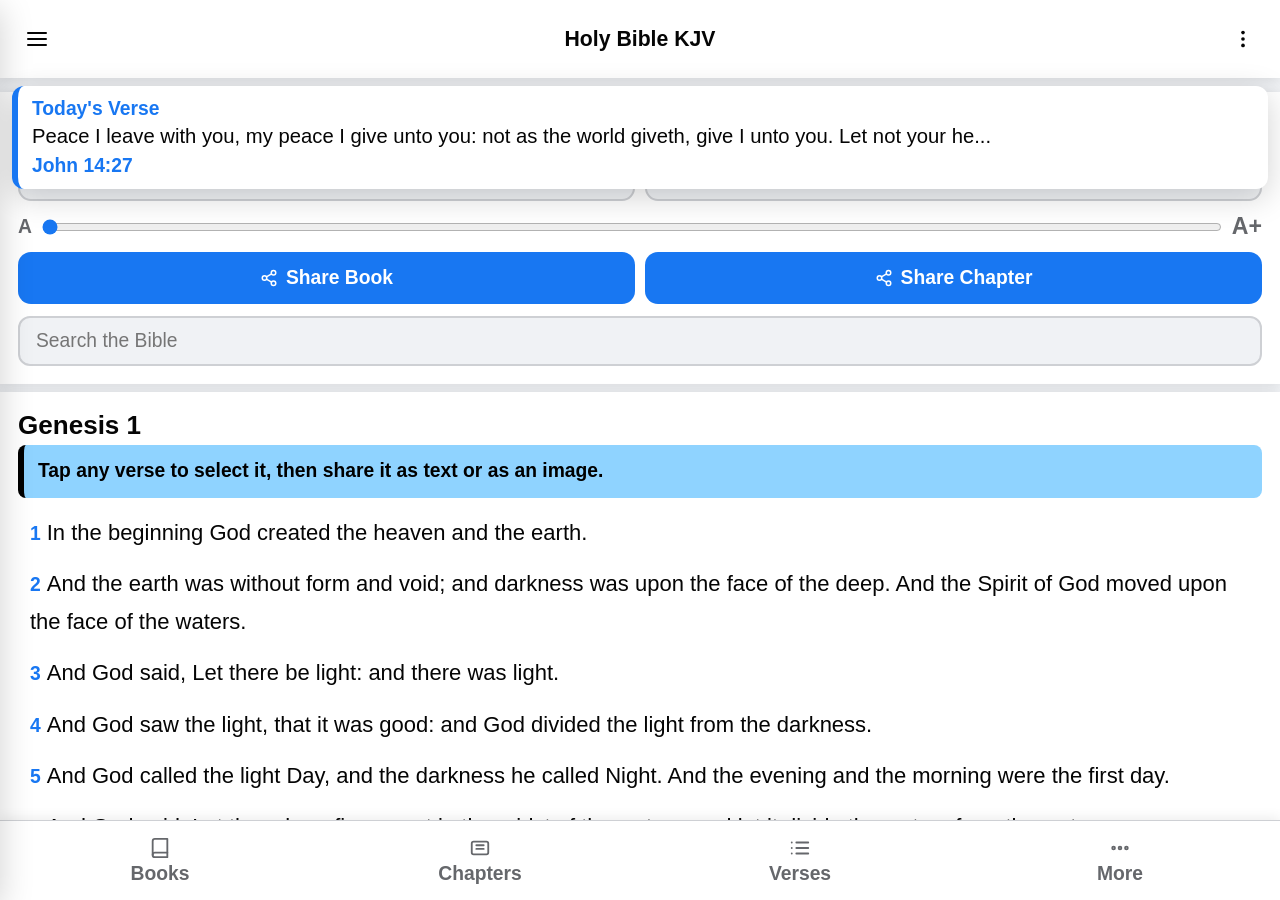
==== commit c8642a8f: "Update index.html" ====
--- a/index.html
+++ b/index.html
@@ -84,6 +84,7 @@
 <!-- ===== MODULES (optional: delete a file or its line and the app keeps working; add a line to onboard a new module) ===== -->
 <script src="information.js"></script>
 <script src="bible.js"></script>
+<script src="more.js"></script>
 <script src="notepad.js"></script>
 <script src="notification.js"></script>
 </body>
--- a/styles.css
+++ b/styles.css
@@ -1,408 +1,472 @@
+/* ===== DV NAMING CONVENTION =====
+   All classes: dv-*, all IDs: dv* (camelCase)
+   ================================ */
+
+* { margin:0; padding:0; box-sizing:border-box; -webkit-tap-highlight-color:transparent; }
+
 :root {
-  --primary: #1a5fb4;
-  --on-primary: #ffffff;
-  --surface: #fdfcff;
-  --surface-container: #f0f0f4;
-  --surface-container-high: #e4e4e9;
-  --on-surface: #1a1b1f;
-  --outline: #c4c6d0;
-  --highlight-yellow: #fff382;
-  --highlight-yellow-text: #1a1a00;
-}
-
-body.dark-mode {
-  --primary: #adc6ff;
-  --on-primary: #002e69;
-  --surface: #121316;
-  --surface-container: #1e1f23;
-  --surface-container-high: #2d2f34;
-  --on-surface: #e2e2e6;
-  --outline: #44474f;
-  --highlight-yellow: #d4b200;
-  --highlight-yellow-text: #000000;
-}
-
-* {
-  box-sizing: border-box;
-  -webkit-tap-highlight-color: transparent;
-}
-
-html, body {
-  margin: 0;
-  padding: 0;
+  /* Default: Facebook Blue */
+  --dv-primary: #1877F2;
+  --dv-primary-dark: #0D5DBD;
+  --dv-primary-hover: #166FE5;
+  --dv-bg: #F0F2F5;
+  --dv-surface: #FFFFFF;
+  --dv-text: #050505;
+  --dv-text-sub: #65676B;
+  --dv-border: #CED0D4;
+  --dv-shadow: 0 2px 12px rgba(0,0,0,0.10);
+  --dv-shadow-lg: 0 8px 32px rgba(0,0,0,0.18);
+  --dv-radius: 16px;
+  --dv-toast-bg: rgba(30,30,30,0.92);
+}
+
+/* DARK MODE */
+[data-dv-dark="1"] {
+  --dv-bg: #18191A;
+  --dv-surface: #242526;
+  --dv-text: #E4E6EB;
+  --dv-text-sub: #B0B3B8;
+  --dv-border: #3E4042;
+  --dv-shadow: 0 2px 12px rgba(0,0,0,0.4);
+  --dv-shadow-lg: 0 8px 32px rgba(0,0,0,0.6);
+  --dv-toast-bg: rgba(60,60,60,0.97);
+}
+
+/* 10 COLOR THEMES */
+[data-dv-theme="blue"]   { --dv-primary:#1877F2; --dv-primary-dark:#0D5DBD; --dv-primary-hover:#166FE5; }
+[data-dv-theme="purple"] { --dv-primary:#7C3AED; --dv-primary-dark:#5B21B6; --dv-primary-hover:#6D28D9; }
+[data-dv-theme="green"]  { --dv-primary:#16A34A; --dv-primary-dark:#15803D; --dv-primary-hover:#15803D; }
+[data-dv-theme="red"]    { --dv-primary:#DC2626; --dv-primary-dark:#B91C1C; --dv-primary-hover:#C91A1A; }
+[data-dv-theme="orange"] { --dv-primary:#EA580C; --dv-primary-dark:#C2410C; --dv-primary-hover:#D4500A; }
+[data-dv-theme="teal"]   { --dv-primary:#0D9488; --dv-primary-dark:#0F766E; --dv-primary-hover:#0E8075; }
+[data-dv-theme="pink"]   { --dv-primary:#DB2777; --dv-primary-dark:#BE185D; --dv-primary-hover:#C4205F; }
+[data-dv-theme="indigo"] { --dv-primary:#4F46E5; --dv-primary-dark:#4338CA; --dv-primary-hover:#4540D0; }
+[data-dv-theme="amber"]  { --dv-primary:#D97706; --dv-primary-dark:#B45309; --dv-primary-hover:#C46D06; }
+[data-dv-theme="slate"]  { --dv-primary:#475569; --dv-primary-dark:#334155; --dv-primary-hover:#3F4D5E; }
+
+html, body { height:100dvh; overflow:hidden; font-size:19.3px; }
+body {
+  font-family: Roboto, sans-serif;
+  background: var(--dv-bg);
+  color: var(--dv-text);
+  height: 100dvh;
+  overflow: hidden;
+  transition: background 0.25s, color 0.25s;
+}
+
+/* ===== HEADER ===== */
+.dv-header {
+  background: var(--dv-surface);
+  padding: 14px 12px;
+  box-shadow: var(--dv-shadow);
+  position: fixed; top: 0; left: 0; right: 0; height: 78px; z-index: 200;
+  display: flex; align-items: center; justify-content: space-between; gap: 8px;
+}
+.dv-icon-btn {
+  background: transparent; border: none;
+  width: 50px; height: 50px; border-radius: 50%;
+  display: flex; align-items: center; justify-content: center;
+  color: var(--dv-text); cursor: pointer; flex-shrink: 0;
+  transition: background 0.15s;
+}
+.dv-icon-btn:active { background: var(--dv-bg); }
+.dv-app-title {
+  font-size: 1.1rem; font-weight: 700;
+  color: var(--dv-text); flex: 1; text-align: center;
+  line-height: 1.2;
+}
+
+/* ===== OVERLAY ===== */
+.dv-overlay {
+  position: fixed; inset: 0;
+  background: rgba(0,0,0,0.52);
+  z-index: 300; opacity: 0; pointer-events: none;
+  transition: opacity 0.25s;
+}
+.dv-overlay.dv-active { opacity: 1; pointer-events: auto; }
+
+/* ===== LEFT SIDEBAR ===== */
+.dv-sidebar-left {
+  position: fixed; top: 0; left: 0; height: 100dvh; width: 100dvw;
+  background: var(--dv-surface); z-index: 400;
+  box-shadow: var(--dv-shadow-lg);
+  transform: translateX(-100%); transition: transform 0.28s cubic-bezier(.4,0,.2,1);
+  display: flex; flex-direction: column;
+  overflow: hidden;
+}
+.dv-sidebar-left.dv-open { transform: translateX(0); }
+.dv-sidebar-head {
+  padding: 10px 12px; display: flex; align-items: center; justify-content: flex-start; gap: 12px;
+  border-bottom: 1px solid var(--dv-border);
+  font-weight: 700; font-size: 1.1rem;
+  background: var(--dv-primary); color: #fff;
+  flex-shrink: 0;
+}
+.dv-sidebar-head .dv-icon-btn { color: #fff; }
+.dv-sidebar-nav { flex: 1; overflow-y: auto; padding: 6px 0; }
+.dv-sidebar-item {
+  width: 100%; background: transparent; border: none;
+  display: flex; align-items: center; gap: 15px;
+  padding: 16px 19px; color: var(--dv-text);
+  cursor: pointer; text-align: left; font-size: 1.05rem;
+  font-family: inherit; border-bottom: 1px solid var(--dv-border);
+  transition: background 0.12s;
+}
+.dv-sidebar-item:active { background: var(--dv-bg); }
+.dv-sidebar-item svg { flex-shrink: 0; color: var(--dv-primary); }
+.dv-sidebar-item-label { font-weight: 500; }
+
+/* ===== RIGHT SIDEBAR (Chrome-style dropdown) ===== */
+.dv-sidebar-right {
+  position: fixed; top: 64px; right: 8px;
+  width: calc(100vw - 16px); max-width: 320px;
+  background: var(--dv-surface);
+  z-index: 401; border-radius: 12px;
+  box-shadow: var(--dv-shadow-lg);
+  transform: translateY(-12px) scale(0.95);
+  opacity: 0; pointer-events: none;
+  transform-origin: top right;
+  transition: transform 0.2s, opacity 0.2s;
+  overflow: hidden;
+}
+.dv-sidebar-right.dv-open { transform: translateY(0) scale(1); opacity: 1; pointer-events: auto; }
+.dv-right-item {
+  width: 100%; background: transparent; border: none;
+  display: flex; align-items: center; gap: 12px;
+  padding: 14px 16px; color: var(--dv-text);
+  cursor: pointer; text-align: left; font-size: 1rem;
+  font-family: inherit; border-bottom: 1px solid var(--dv-border);
+  transition: background 0.12s;
+}
+.dv-right-item:last-child { border-bottom: none; }
+.dv-right-item:active { background: var(--dv-bg); }
+.dv-right-item svg { flex-shrink: 0; color: var(--dv-primary); }
+
+/* Color picker row */
+.dv-color-row {
+  display: flex; flex-wrap: wrap; gap: 8px;
+  padding: 12px 16px; border-bottom: 1px solid var(--dv-border);
+}
+.dv-color-dot {
+  width: 32px; height: 32px; border-radius: 50%;
+  border: 3px solid transparent; cursor: pointer;
+  transition: transform 0.15s, border-color 0.15s;
+}
+.dv-color-dot.dv-active-dot { border-color: var(--dv-text); transform: scale(1.18); }
+.dv-color-dot:active { transform: scale(0.92); }
+
+/* Dark mode toggle */
+.dv-toggle-row {
+  display: flex; align-items: center; justify-content: space-between;
+  padding: 12px 16px; border-bottom: 1px solid var(--dv-border);
+}
+.dv-toggle-label { font-size: 1rem; color: var(--dv-text); font-weight: 500; }
+.dv-toggle-switch {
+  width: 52px; height: 28px; border-radius: 14px;
+  background: var(--dv-border); border: none; cursor: pointer;
+  position: relative; transition: background 0.2s; flex-shrink: 0;
+}
+.dv-toggle-switch.dv-on { background: var(--dv-primary); }
+.dv-toggle-thumb {
+  position: absolute; top: 3px; left: 3px;
+  width: 22px; height: 22px; border-radius: 50%;
+  background: #fff; transition: transform 0.2s;
+  box-shadow: 0 1px 4px rgba(0,0,0,0.25);
+}
+.dv-toggle-switch.dv-on .dv-toggle-thumb { transform: translateX(24px); }
+
+/* ===== FULLSCREEN MODAL ===== */
+.dv-modal {
+  position: fixed; inset: 0; z-index: 9999;
+  background: var(--dv-surface);
+  opacity: 0; pointer-events: none;
+  transition: opacity 0.25s;
+  display: flex; flex-direction: column;
+  overflow: hidden;
+}
+.dv-modal.dv-active { opacity: 1; pointer-events: auto; }
+.dv-modal-head {
+  position: sticky; top: 0;
+  background: var(--dv-primary); color: #fff;
+  padding: 10px 12px; gap: 12px;
+  display: flex; align-items: center; justify-content: flex-start;
+  border-bottom: 1px solid var(--dv-border);
+  box-shadow: var(--dv-shadow); z-index: 1; flex-shrink: 0;
+}
+.dv-modal-head .dv-icon-btn { color: #fff; }
+.dv-modal-title { font-size: 1.15rem; font-weight: 700; }
+.dv-modal-body {
+  flex: 1; overflow-y: auto;
+  padding: 20px 18px;
+  line-height: 1.65;
   width: 100%;
-  height: 100%;
-  background-color: var(--surface);
-  color: var(--on-surface);
-  font-family: Roboto, -apple-system, BlinkMacSystemFont, "Segoe UI", sans-serif;
+}
+.dv-modal-body p { margin-bottom: 14px; color: var(--dv-text-sub); font-size: 1rem; }
+.dv-modal-body h3 { margin: 18px 0 8px; font-size: 1.05rem; color: var(--dv-text); }
+.dv-modal-body strong { color: var(--dv-text); }
+.dv-contact-row {
+  display: flex; justify-content: center; gap: 18px;
+  margin: 20px 0; flex-wrap: wrap;
+}
+.dv-contact-btn {
+  width: 54px; height: 54px; border-radius: 50%;
+  border: none; cursor: pointer;
+  display: flex; align-items: center; justify-content: center;
+  color: #fff; flex-shrink: 0;
+}
+.dv-contact-btn:active { transform: scale(0.92); }
+.dv-contact-btn.dv-email  { background: #EA4335; }
+.dv-contact-btn.dv-phone  { background: #34A853; }
+.dv-contact-btn.dv-wa     { background: #25D366; }
+.dv-contact-btn.dv-fb     { background: #1877F2; }
+
+/* ===== MAIN CONTAINER ===== */
+.dv-container {
+  position: fixed; top: 78px; bottom: 80px; left: 0; right: 0;
+  padding: 14px;
+  overflow-y: auto; overflow-x: hidden;
+  overscroll-behavior: contain; -webkit-overflow-scrolling: touch;
+}
+
+/* ===== HERO BANNER ===== */
+.dv-hero {
+  background: linear-gradient(135deg, var(--dv-primary), var(--dv-primary-dark));
+  color: #fff; border-radius: var(--dv-radius);
+  padding: 26px 20px; text-align: center;
+  margin-bottom: 16px; box-shadow: var(--dv-shadow-lg);
+}
+.dv-hero-title { font-size: 1.35rem; font-weight: 700; margin-bottom: 6px; }
+.dv-hero-sub { font-size: 1rem; opacity: 0.92; }
+
+/* ===== SITUATION TABS ===== */
+.dv-card {
+  background: var(--dv-surface); border-radius: var(--dv-radius);
+  padding: 18px; margin-bottom: 14px;
+  box-shadow: var(--dv-shadow);
+}
+.dv-card-title { font-size: 1.05rem; font-weight: 700; margin-bottom: 14px; color: var(--dv-primary); }
+
+.dv-situations {
+  display: flex; flex-wrap: wrap; gap: 9px;
+}
+.dv-sit-btn {
+  background: var(--dv-bg); border: 2px solid var(--dv-border);
+  border-radius: 26px; padding: 11px 17px;
+  font-size: 1rem; font-weight: 600;
+  color: var(--dv-text); cursor: pointer;
+  font-family: inherit; transition: background 0.15s, border-color 0.15s, color 0.15s;
+  min-height: 48px;
+}
+.dv-sit-btn:active { transform: scale(0.96); }
+.dv-sit-btn.dv-sit-active {
+  background: var(--dv-primary); color: #fff; border-color: var(--dv-primary);
+}
+
+/* ===== TRANSLATION SELECTOR ===== */
+.dv-trans-row {
+  display: flex; flex-wrap: wrap; gap: 8px; overflow-x: hidden;
+  padding-bottom: 4px; margin-bottom: 14px;
+  scrollbar-width: none;
+}
+.dv-trans-row::-webkit-scrollbar { display: none; }
+.dv-trans-btn {
+  flex-shrink: 0; background: var(--dv-bg);
+  border: 2px solid var(--dv-border); border-radius: 22px;
+  padding: 8px 15px; font-size: 1rem; font-weight: 700;
+  color: var(--dv-text-sub); cursor: pointer; font-family: inherit;
+  min-height: 44px; transition: background 0.15s, border-color 0.15s, color 0.15s;
+}
+.dv-trans-btn.dv-trans-active { background: var(--dv-primary); color: #fff; border-color: var(--dv-primary); }
+
+/* ===== VERSE DISPLAY ===== */
+.dv-verse-card {
+  background: var(--dv-surface); border-radius: var(--dv-radius);
+  padding: 22px 18px; margin-bottom: 14px;
+  box-shadow: var(--dv-shadow);
+  border-left: 5px solid var(--dv-primary);
+}
+.dv-verse-label {
+  font-size: 1rem; font-weight: 700; text-transform: uppercase;
+  letter-spacing: 0.06em; color: var(--dv-primary);
+  margin-bottom: 12px;
+}
+.dv-verse-text {
+  font-size: 1.15rem; line-height: 1.7;
+  color: var(--dv-text); margin-bottom: 14px;
+  font-style: italic;
+}
+.dv-verse-ref {
+  font-size: 1rem; font-weight: 700; color: var(--dv-primary);
+  margin-bottom: 8px;
+}
+.dv-verse-trans {
+  font-size: 1rem; color: var(--dv-text-sub);
+  margin-bottom: 12px;
+}
+.dv-verse-note {
+  font-size: 1rem; color: var(--dv-text-sub);
+  padding-top: 12px; border-top: 1px solid var(--dv-border);
+  line-height: 1.55;
+}
+
+/* ===== ACTION BUTTONS ===== */
+.dv-btn-row { display: flex; gap: 10px; margin-top: 14px; }
+.dv-btn {
+  flex: 1; padding: 14px 11px; border: none;
+  border-radius: 13px; font-weight: 700; cursor: pointer;
+  font-family: inherit; font-size: 1rem;
+  display: flex; align-items: center; justify-content: center; gap: 8px;
+  min-height: 52px; transition: transform 0.12s, background 0.12s;
+}
+.dv-btn:active { transform: scale(0.97); }
+.dv-btn-primary { background: var(--dv-primary); color: #fff; }
+.dv-btn-primary:active { background: var(--dv-primary-hover); }
+.dv-btn-secondary {
+  background: var(--dv-bg); color: var(--dv-text);
+  border: 2px solid var(--dv-border);
+}
+.dv-btn-full { width: 100%; flex: none; }
+
+/* ===== SHARE MODAL ===== */
+.dv-share-wrap { flex: 1; }
+.dv-share-modal {
+  position: fixed; inset: 0; z-index: 9998;
+  background: var(--dv-surface);
+  opacity: 0; pointer-events: none;
+  transition: opacity 0.25s;
+  display: flex; flex-direction: column;
   overflow: hidden;
 }
-
-/* 1. Top App Bar - Fixed to Top */
-.top-app-bar {
-  position: fixed;
-  top: 0;
-  left: 0;
-  right: 0;
-  height: 56px;
-  background-color: var(--surface);
-  display: flex;
-  align-items: center;
-  justify-content: space-between;
-  padding: 0 12px;
-  border-bottom: 1px solid var(--outline);
-  z-index: 50;
-}
-
-.top-bar-title {
-  font-size: 1.25rem;
-  font-weight: 600;
-  margin: 0;
-}
-
-.icon-btn {
-  background: transparent;
-  border: none;
-  width: 44px;
-  height: 44px;
-  display: flex;
-  align-items: center;
-  justify-content: center;
-  cursor: pointer;
-  color: var(--on-surface);
-  border-radius: 50%;
-}
-
-.icon-btn svg {
-  width: 24px;
-  height: 24px;
-  fill: currentColor;
-}
-
-/* 2. Reader View - Fixed scroll area between header & bottom bar */
-#reader-view {
-  position: fixed;
-  top: 56px;
-  bottom: 64px;
-  left: 0;
-  right: 0;
-  overflow-y: auto;
-  padding: 16px 20px 40px 20px;
-}
-
-.chapter-title-header {
-  font-size: 1.8rem;
-  font-weight: bold;
+.dv-share-modal.dv-active { opacity: 1; pointer-events: auto; }
+.dv-share-modal-head {
+  background: var(--dv-primary); color: #fff;
+  padding: 10px 12px; gap: 12px;
+  display: flex; align-items: center; justify-content: flex-start;
+  flex-shrink: 0;
+}
+.dv-share-modal-head .dv-icon-btn { color: #fff; }
+.dv-share-modal-title { font-size: 1.15rem; font-weight: 700; }
+.dv-share-modal-body { flex: 1; overflow-y: auto; padding: 20px 16px; }
+.dv-share-verse-preview {
+  background: var(--dv-bg); border-radius: 12px;
+  padding: 16px; margin-bottom: 24px;
+  border-left: 4px solid var(--dv-primary);
+}
+.dv-share-verse-preview p { font-size: 1rem; font-style: italic; color: var(--dv-text); line-height: 1.6; margin-bottom: 8px; }
+.dv-share-verse-preview span { font-size: 1rem; font-weight: 700; color: var(--dv-primary); }
+.dv-share-option {
+  width: 100%; background: var(--dv-bg); border: 2px solid var(--dv-border);
+  display: flex; align-items: center; gap: 17px;
+  padding: 17px 19px; color: var(--dv-text);
+  cursor: pointer; font-family: inherit; font-size: 1.1rem; font-weight: 600;
+  border-radius: 15px; margin-bottom: 13px;
+  transition: background 0.12s, border-color 0.12s;
+  min-height: 65px;
+}
+.dv-share-option:active { background: var(--dv-border); transform: scale(0.98); }
+.dv-share-option svg { flex-shrink: 0; }
+.dv-share-icon-wa  { color: #25D366; }
+.dv-share-icon-fb  { color: #1877F2; }
+.dv-share-icon-tw  { color: #1DA1F2; }
+.dv-share-icon-nat { color: var(--dv-primary); }
+.dv-share-exit {
+  width: 100%; background: transparent; border: 2px solid var(--dv-border);
+  padding: 17px; border-radius: 15px; margin-top: 9px;
+  font-size: 1.05rem; font-weight: 700; color: var(--dv-text-sub);
+  cursor: pointer; font-family: inherit; min-height: 60px;
+  transition: background 0.12s;
+}
+.dv-share-exit:active { background: var(--dv-bg); }
+
+/* ===== BOTTOM NAV ===== */
+.dv-bottom-nav {
+  position: fixed; bottom: 0; left: 0; right: 0;
+  height: 80px; background: var(--dv-surface);
+  border-top: 1px solid var(--dv-border);
+  display: flex; z-index: 150;
+  box-shadow: 0 -2px 12px rgba(0,0,0,0.08);
+}
+.dv-nav-item {
+  flex: 1; background: transparent; border: none;
+  display: flex; flex-direction: column;
+  align-items: center; justify-content: center;
+  gap: 4px; color: var(--dv-text-sub);
+  cursor: pointer; font-size: 1rem; font-weight: 600;
+  font-family: inherit; min-height: 52px;
+  transition: color 0.15s;
+}
+.dv-nav-item.dv-nav-active { color: var(--dv-primary); }
+
+/* ===== PAGES ===== */
+.dv-page { display: none; }
+.dv-page.dv-page-active { display: block; }
+
+/* ===== FOOTER ===== */
+.dv-footer {
+  background: var(--dv-surface); border-radius: var(--dv-radius);
+  padding: 16px; margin-top: 8px; margin-bottom: 16px;
+  text-align: center; font-size: 1rem;
+  color: var(--dv-text-sub); box-shadow: var(--dv-shadow);
+}
+
+/* ===== TOAST ===== */
+.dv-toast {
+  position: fixed; top: 50%; left: 50%;
+  transform: translate(-50%, -50%) scale(0.92);
+  background: var(--dv-toast-bg); color: #fff;
+  padding: 13px 24px; border-radius: 30px;
+  font-size: 1rem; font-weight: 600;
+  z-index: 99999; pointer-events: none;
+  opacity: 0; transition: opacity 0.2s, transform 0.2s;
+  white-space: nowrap; max-width: 85vw;
   text-align: center;
-  margin: 10px 0 24px 0;
-  color: var(--primary);
-}
-
-/* STRICT RULE: Bible text size >= 20px */
-.verse-item {
-  font-family: Georgia, "Times New Roman", serif;
-  font-size: 21px;
-  line-height: 1.85;
-  margin-bottom: 16px;
-  padding: 4px 6px;
-  border-radius: 6px;
-}
-
-.verse-num {
-  font-family: Roboto, sans-serif;
-  font-size: 14px;
-  font-weight: bold;
-  color: var(--primary);
-  vertical-align: super;
-  margin-right: 6px;
-}
-
-/* Yellow Highlight on Tap */
-.verse-item.highlighted {
-  background-color: var(--highlight-yellow);
-  color: var(--highlight-yellow-text);
-}
-
-/* 3. Bottom Navigation - Anchored to absolute screen bottom */
-.bottom-nav {
-  position: fixed;
-  bottom: 0;
-  left: 0;
-  right: 0;
-  height: 64px;
-  background-color: var(--surface-container);
-  display: flex;
-  justify-content: space-around;
-  align-items: center;
-  border-top: 1px solid var(--outline);
-  z-index: 50;
-}
-
-.nav-item {
-  display: flex;
-  flex-direction: column;
-  align-items: center;
-  justify-content: center;
-  background: transparent;
-  border: none;
-  width: 25%;
-  height: 100%;
-  color: var(--on-surface);
-  font-size: 0.72rem;
-  font-weight: 500;
-  cursor: pointer;
-}
-
-.nav-item svg {
-  width: 22px;
-  height: 22px;
-  fill: currentColor;
-  margin-bottom: 2px;
-}
-
-/* 4. Android Sidebar Navigation Drawer */
-.nav-drawer {
-  position: fixed;
-  top: 0;
-  left: -290px;
-  width: 280px;
-  height: 100%;
-  background-color: var(--surface);
-  border-right: 1px solid var(--outline);
-  transition: left 0.28s ease;
-  z-index: 150;
-  display: flex;
-  flex-direction: column;
-}
-
-.nav-drawer.open {
-  left: 0;
-}
-
-.drawer-header {
-  padding: 24px 20px;
-  background-color: var(--surface-container);
-  border-bottom: 1px solid var(--outline);
-}
-
-.drawer-badge {
-  background: var(--primary);
-  color: var(--on-primary);
-  display: inline-block;
-  padding: 3px 8px;
-  border-radius: 4px;
-  font-size: 0.8rem;
-  font-weight: bold;
-  margin-bottom: 8px;
-}
-
-.drawer-header h2 {
-  margin: 0;
-  font-size: 1.3rem;
-}
-
-.drawer-header p {
-  margin: 4px 0 0 0;
-  font-size: 0.85rem;
-  opacity: 0.8;
-}
-
-.drawer-menu {
-  padding: 12px 8px;
-  display: flex;
-  flex-direction: column;
-  gap: 4px;
-}
-
-.drawer-item {
-  display: flex;
-  align-items: center;
-  gap: 16px;
-  padding: 12px 16px;
-  border: none;
-  background: transparent;
-  color: var(--on-surface);
-  font-size: 0.95rem;
-  border-radius: 24px;
-  cursor: pointer;
-  text-align: left;
-}
-
-.drawer-item svg {
-  width: 22px;
-  height: 22px;
-  fill: currentColor;
-}
-
-.drawer-item:active {
-  background-color: var(--surface-container-high);
-}
-
-/* 5. Bottom Sheets */
-.bottom-sheet {
-  position: fixed;
-  bottom: -100%;
-  left: 0;
-  right: 0;
-  height: 82%;
-  background-color: var(--surface);
-  border-radius: 28px 28px 0 0;
-  box-shadow: 0 -4px 24px rgba(0,0,0,0.3);
-  display: flex;
-  flex-direction: column;
-  transition: bottom 0.28s cubic-bezier(0, 0, 0.2, 1);
-  z-index: 100;
-}
-
-.bottom-sheet.open {
-  bottom: 0;
-}
-
-.scrim {
-  position: fixed;
-  inset: 0;
-  background: rgba(0, 0, 0, 0.55);
-  display: none;
-  z-index: 90;
-}
-
-.scrim.open {
-  display: block;
-}
-
-.sheet-handle {
-  width: 36px;
-  height: 4px;
-  background-color: var(--outline);
-  border-radius: 2px;
-  margin: 10px auto;
-}
-
-.sheet-header {
-  padding: 0 16px 10px 16px;
-  display: flex;
-  align-items: center;
-  justify-content: space-between;
-  border-bottom: 1px solid var(--outline);
-}
-
-.sheet-title {
-  margin: 0;
-  font-size: 1.2rem;
-}
-
-.close-btn {
-  font-size: 1.8rem;
-  line-height: 1;
-}
-
-/* Content inside Sheets */
-.directory-tabs {
-  display: flex;
-  border-bottom: 1px solid var(--outline);
-}
-
-.tab-btn {
-  flex: 1;
-  padding: 12px;
-  border: none;
-  background: transparent;
-  color: var(--on-surface);
-  font-weight: bold;
-  border-bottom: 3px solid transparent;
-}
-
-.tab-btn.active {
-  color: var(--primary);
-  border-bottom-color: var(--primary);
-}
-
-.grid-content {
-  flex: 1;
-  overflow-y: auto;
-  padding: 16px;
-}
-
-.list-books {
-  display: flex;
-  flex-direction: column;
-  gap: 8px;
-}
-
-.book-btn {
-  background: var(--surface-container);
-  color: var(--on-surface);
-  border: 1px solid var(--outline);
-  padding: 14px 16px;
-  border-radius: 12px;
-  text-align: left;
-  font-size: 1rem;
-}
-
-.grid-numbers {
-  display: grid;
-  grid-template-columns: repeat(5, 1fr);
-  gap: 10px;
-}
-
-.num-btn {
-  aspect-ratio: 1;
-  background: var(--surface-container);
-  color: var(--on-surface);
-  border: 1px solid var(--outline);
-  border-radius: 12px;
-  font-size: 1.15rem;
-  font-weight: bold;
-}
-
-.search-box-wrap {
-  padding: 12px 16px;
-}
-
-.search-input {
-  width: 100%;
-  padding: 12px 16px;
-  border-radius: 24px;
-  border: 1px solid var(--outline);
-  background: var(--surface-container);
-  color: var(--on-surface);
-  font-size: 1rem;
-}
-
-.search-item {
-  padding: 12px;
-  border-bottom: 1px solid var(--outline);
-}
-
-.search-badge {
-  font-weight: bold;
-  color: var(--primary);
-  display: block;
-  margin-bottom: 4px;
-}
-
-.content-body {
-  padding: 20px;
-  overflow-y: auto;
-  line-height: 1.6;
-}
-
-.academic-title {
-  color: var(--primary);
-  font-weight: bold;
-  margin-top: -8px;
-}
-
-.contact-card {
-  background: var(--surface-container);
-  padding: 16px;
-  border-radius: 12px;
-  border: 1px solid var(--outline);
-  margin-top: 12px;
-}
-
-.status-center {
-  text-align: center;
-  color: #777;
-  margin-top: 40px;
-}+}
+.dv-toast.dv-toast-show {
+  opacity: 1; transform: translate(-50%, -50%) scale(1);
+}
+
+/* ===== EMPTY STATE ===== */
+.dv-empty {
+  text-align: center; padding: 40px 20px;
+  color: var(--dv-text-sub);
+}
+.dv-empty-icon { opacity: 0.25; margin-bottom: 14px; }
+.dv-empty-text { font-size: 1rem; }
+
+/* ===== FAVORITES PAGE ===== */
+.dv-fav-item {
+  background: var(--dv-surface); border-radius: 12px;
+  padding: 16px; margin-bottom: 12px;
+  border-left: 4px solid var(--dv-primary);
+  box-shadow: var(--dv-shadow);
+}
+.dv-fav-text { font-size: 1rem; line-height: 1.6; color: var(--dv-text); margin-bottom: 8px; font-style: italic; }
+.dv-fav-ref  { font-size: 1rem; font-weight: 700; color: var(--dv-primary); }
+
+/* COPYRIGHT NOTICE */
+.dv-copy-box {
+  border: 2px solid var(--dv-primary); border-radius: 10px;
+  padding: 14px; margin-bottom: 16px; font-size: 1rem;
+  color: var(--dv-text-sub); line-height: 1.6;
+}
+
+/* ===== UTILITY ===== */
+.dv-hidden { display: none !important; }
+.dv-mt8 { margin-top: 8px; }
+
+/* ===== QUICK ACTIONS ===== */
+.dv-qa-title { font-size: 1.3rem; font-weight: 700; color: var(--dv-text); margin: 4px 4px 12px; }
+.dv-quick { display: grid; grid-template-columns: 1fr 1fr; gap: 14px; }
+.dv-qa-btn {
+  background: var(--dv-surface); border: 3px solid var(--dv-border); border-radius: 28px;
+  min-height: 126px; padding: 14px 8px;
+  display: flex; flex-direction: column; align-items: center; justify-content: center; gap: 10px;
+  color: var(--dv-primary); font-family: inherit; cursor: pointer;
+}
+.dv-qa-btn span { font-size: 1.2rem; font-weight: 700; color: var(--dv-text); text-align: center; line-height: 1.25; }
+.dv-qa-btn:active { transform: scale(0.97); background: var(--dv-bg); }
+
+/* ===== STREAK ===== */
+.dv-streak { text-align: center; }
+.dv-streak-n { font-size: 1.5rem; font-weight: 800; color: var(--dv-primary); }
+.dv-streak-s { font-size: 1rem; color: var(--dv-text-sub); margin-top: 4px; }
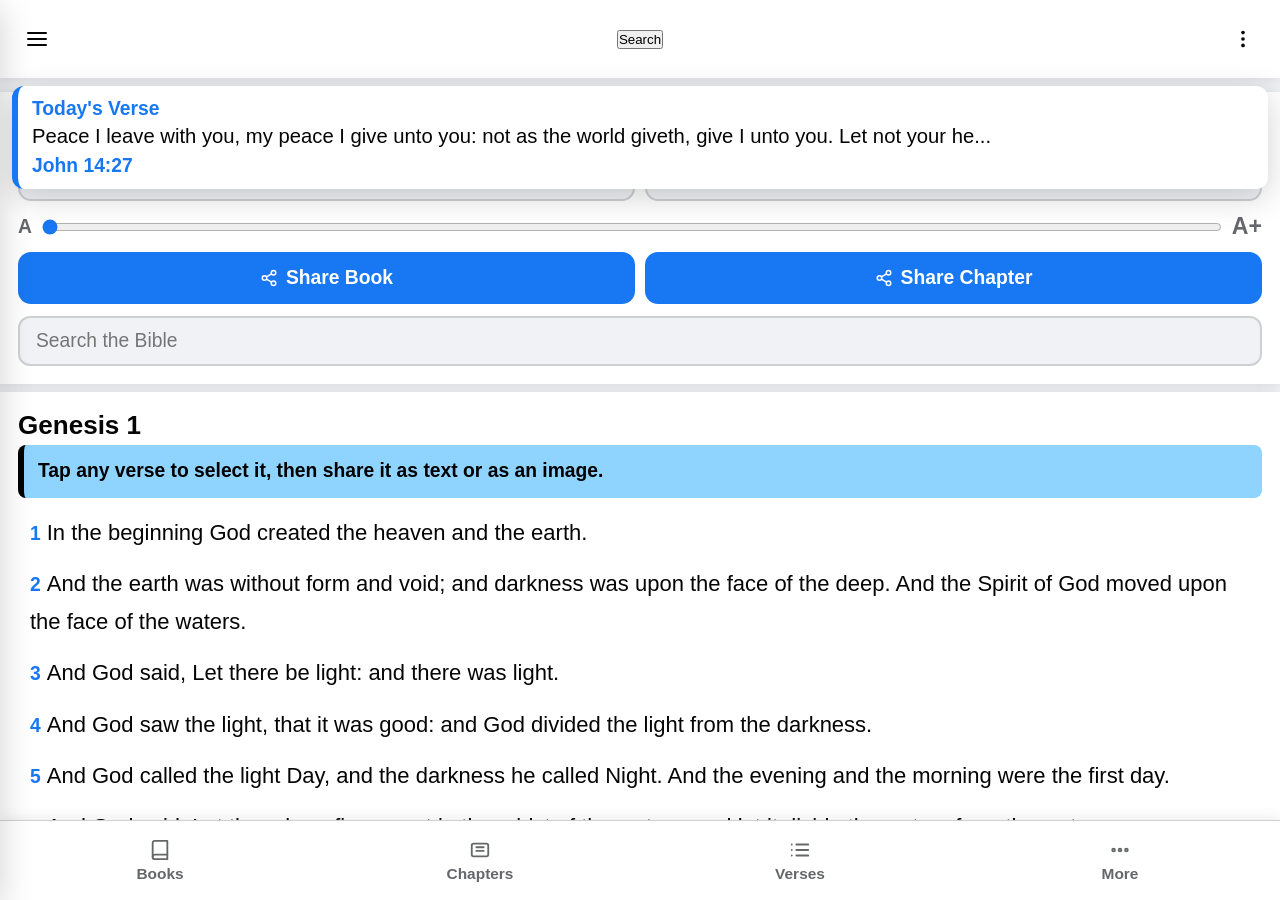
==== commit 2febc01b: "Update index.html" ====
--- a/index.html
+++ b/index.html
@@ -23,7 +23,7 @@
   <button class="dv-icon-btn" id="dvHamburgerBtn" aria-label="Menu">
     <svg width="24" height="24" viewBox="0 0 24 24" fill="none" stroke="currentColor" stroke-width="2" stroke-linecap="round"><line x1="3" y1="6" x2="21" y2="6"/><line x1="3" y1="12" x2="21" y2="12"/><line x1="3" y1="18" x2="21" y2="18"/></svg>
   </button>
-  <div class="dv-app-title">Holy Bible KJV</div>
+  <button class="dv-header-search" id="dvHeaderSearch" aria-label="Search">Search</button>
   <button class="dv-icon-btn" id="dvDotsBtn" aria-label="More options">
     <svg width="22" height="22" viewBox="0 0 24 24" fill="currentColor"><circle cx="12" cy="5" r="2"/><circle cx="12" cy="12" r="2"/><circle cx="12" cy="19" r="2"/></svg>
   </button>
@@ -38,7 +38,7 @@
     <button class="dv-icon-btn" id="dvCloseLeft" aria-label="Back">
       <svg width="24" height="24" viewBox="0 0 24 24" fill="none" stroke="currentColor" stroke-width="2" stroke-linecap="round" stroke-linejoin="round"><line x1="19" y1="12" x2="5" y2="12"/><polyline points="12 19 5 12 12 5"/></svg>
     </button>
-    <span>Menu</span>
+    <span>Holy Bible KJV</span>
   </div>
   <nav class="dv-sidebar-nav" id="dvLeftNav"></nav>
 </aside>
--- a/styles.css
+++ b/styles.css
@@ -391,7 +391,7 @@
   display: flex; flex-direction: column;
   align-items: center; justify-content: center;
   gap: 4px; color: var(--dv-text-sub);
-  cursor: pointer; font-size: 1rem; font-weight: 600;
+  cursor: pointer; font-size: 0.8rem; font-weight: 600;
   font-family: inherit; min-height: 52px;
   transition: color 0.15s;
 }
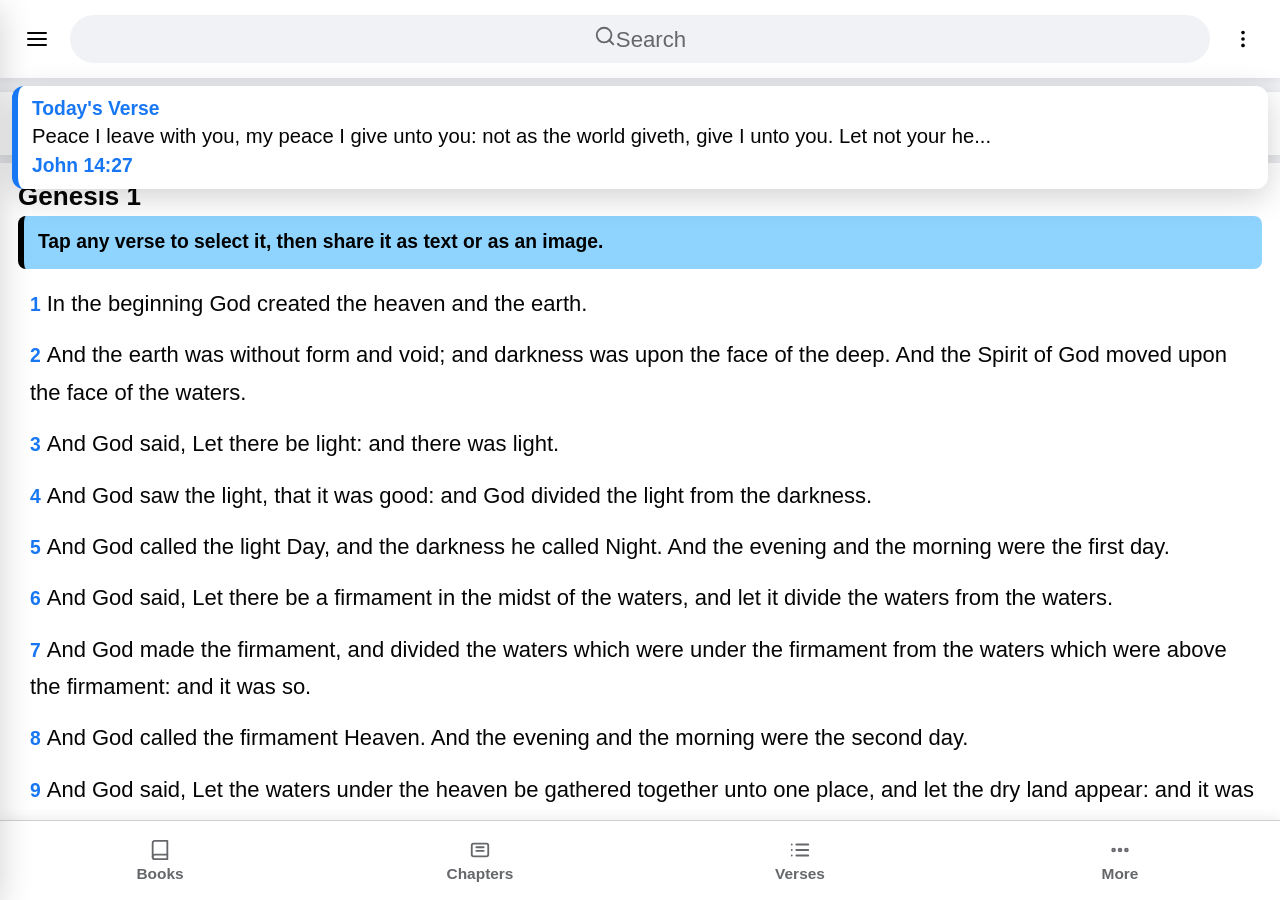
==== commit b3fe0677: "Update index.html" ====
--- a/index.html
+++ b/index.html
@@ -10,7 +10,12 @@
 <meta property="og:type" content="website">
 <meta property="og:title" content="Holy Bible KJV">
 <meta property="og:description" content="Read the King James Bible free, all 66 books. Works fully offline.">
-<meta name="twitter:card" content="summary">
+<meta property="og:site_name" content="Holy Bible KJV">
+<meta property="og:image" content="PASTE_YOUR_OG_IMAGE_URL_HERE">
+<meta property="og:image:width" content="1200">
+<meta property="og:image:height" content="630">
+<meta name="twitter:card" content="summary_large_image">
+<meta name="twitter:image" content="PASTE_YOUR_OG_IMAGE_URL_HERE">
 <link rel="canonical" id="dvCanonical" href="">
 <link rel="manifest" id="dvManifestLink" href="manifest.json">
 <title>Holy Bible KJV</title>
@@ -23,7 +28,7 @@
   <button class="dv-icon-btn" id="dvHamburgerBtn" aria-label="Menu">
     <svg width="24" height="24" viewBox="0 0 24 24" fill="none" stroke="currentColor" stroke-width="2" stroke-linecap="round"><line x1="3" y1="6" x2="21" y2="6"/><line x1="3" y1="12" x2="21" y2="12"/><line x1="3" y1="18" x2="21" y2="18"/></svg>
   </button>
-  <button class="dv-header-search" id="dvHeaderSearch" aria-label="Search">Search</button>
+  <button class="dv-header-search" id="dvHeaderSearch" aria-label="Search"><svg width="22" height="22" viewBox="0 0 24 24" fill="none" stroke="currentColor" stroke-width="2" stroke-linecap="round"><circle cx="11" cy="11" r="8"/><line x1="21" y1="21" x2="16.65" y2="16.65"/></svg><span>Search</span></button>
   <button class="dv-icon-btn" id="dvDotsBtn" aria-label="More options">
     <svg width="22" height="22" viewBox="0 0 24 24" fill="currentColor"><circle cx="12" cy="5" r="2"/><circle cx="12" cy="12" r="2"/><circle cx="12" cy="19" r="2"/></svg>
   </button>
--- a/styles.css
+++ b/styles.css
@@ -470,3 +470,12 @@
 .dv-streak { text-align: center; }
 .dv-streak-n { font-size: 1.5rem; font-weight: 800; color: var(--dv-primary); }
 .dv-streak-s { font-size: 1rem; color: var(--dv-text-sub); margin-top: 4px; }
+
+/* ===== HEADER SEARCH PILL + RIGHT MENU HEADER ===== */
+.dv-header-search {
+  flex: 1; min-height: 48px; border: none; border-radius: 999px;
+  background: var(--dv-bg); color: var(--dv-text-sub);
+  font-size: 1.15rem; font-family: inherit; text-align: center; cursor: pointer;
+}
+.dv-header-search:active { background: var(--dv-border); }
+.dv-right-head { padding: 14px 16px; background: var(--dv-primary); color: #fff; font-size: 1.2rem; font-weight: 700; }
